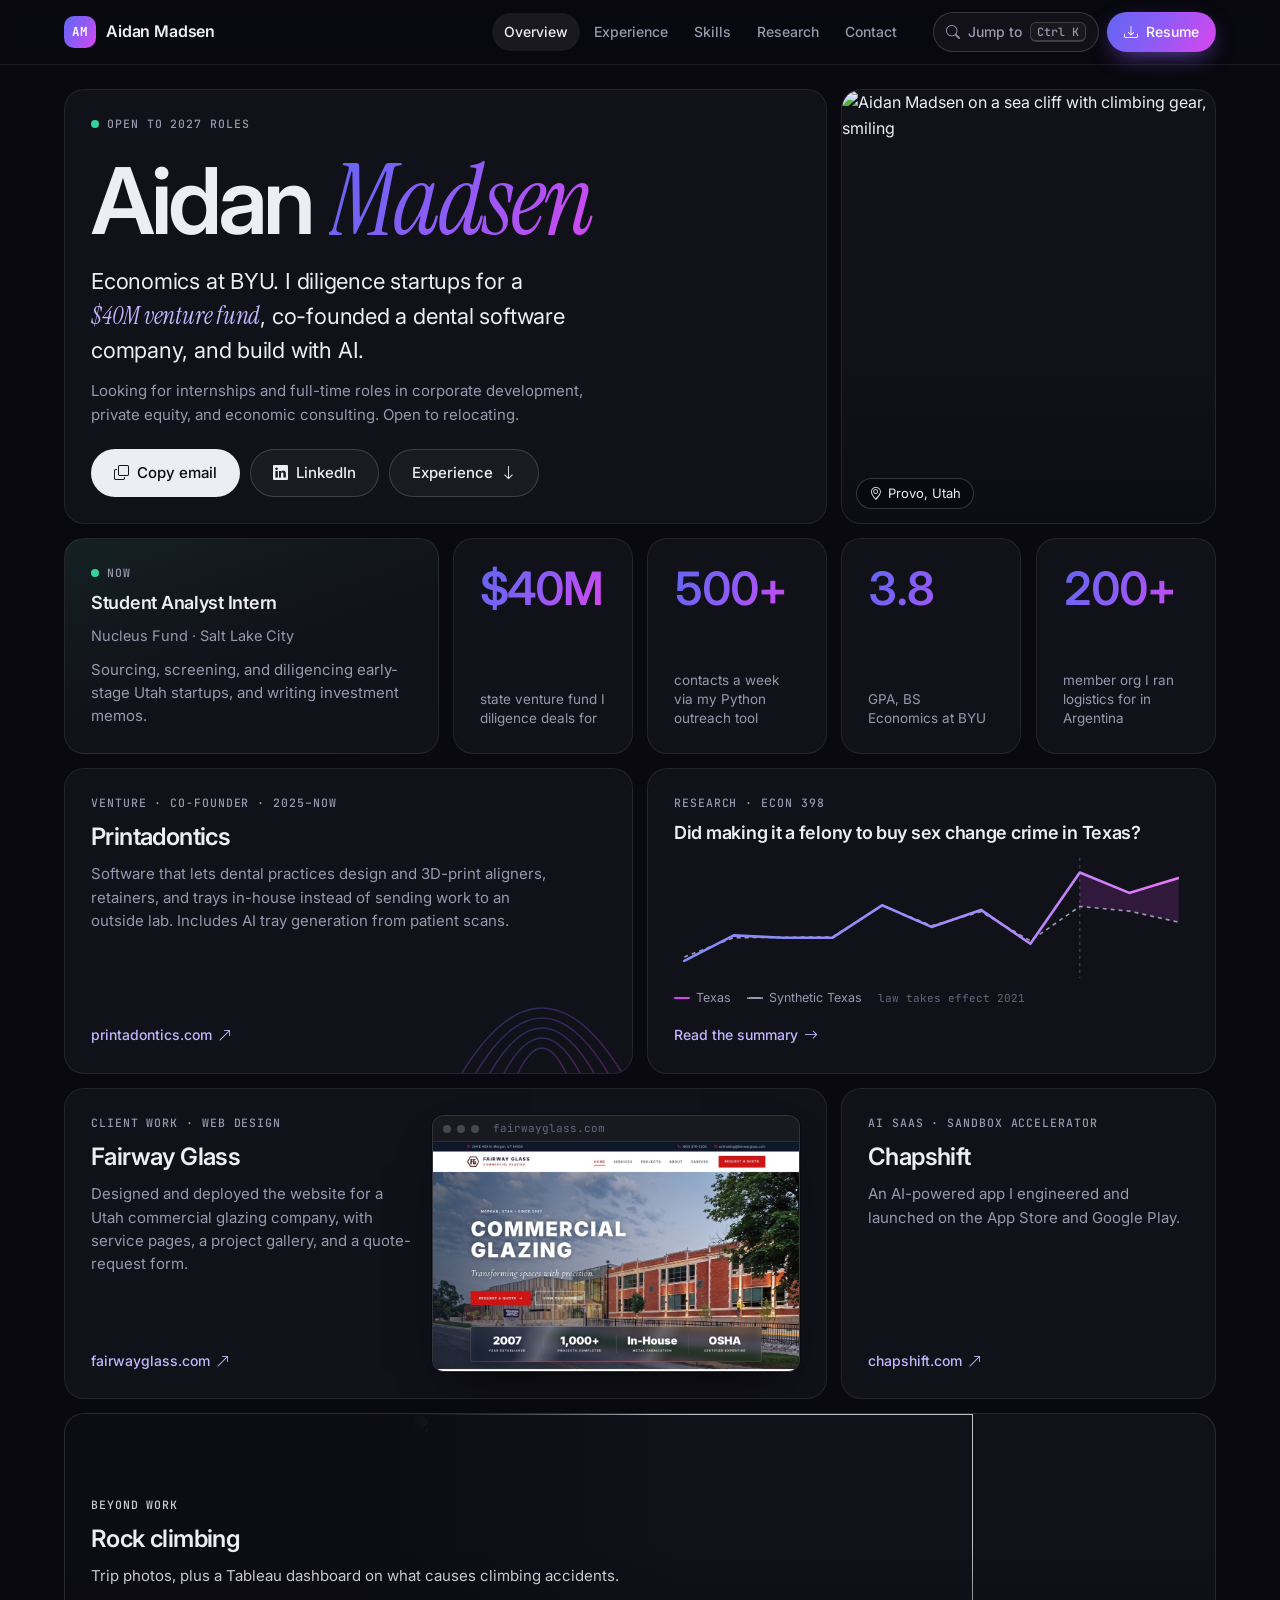
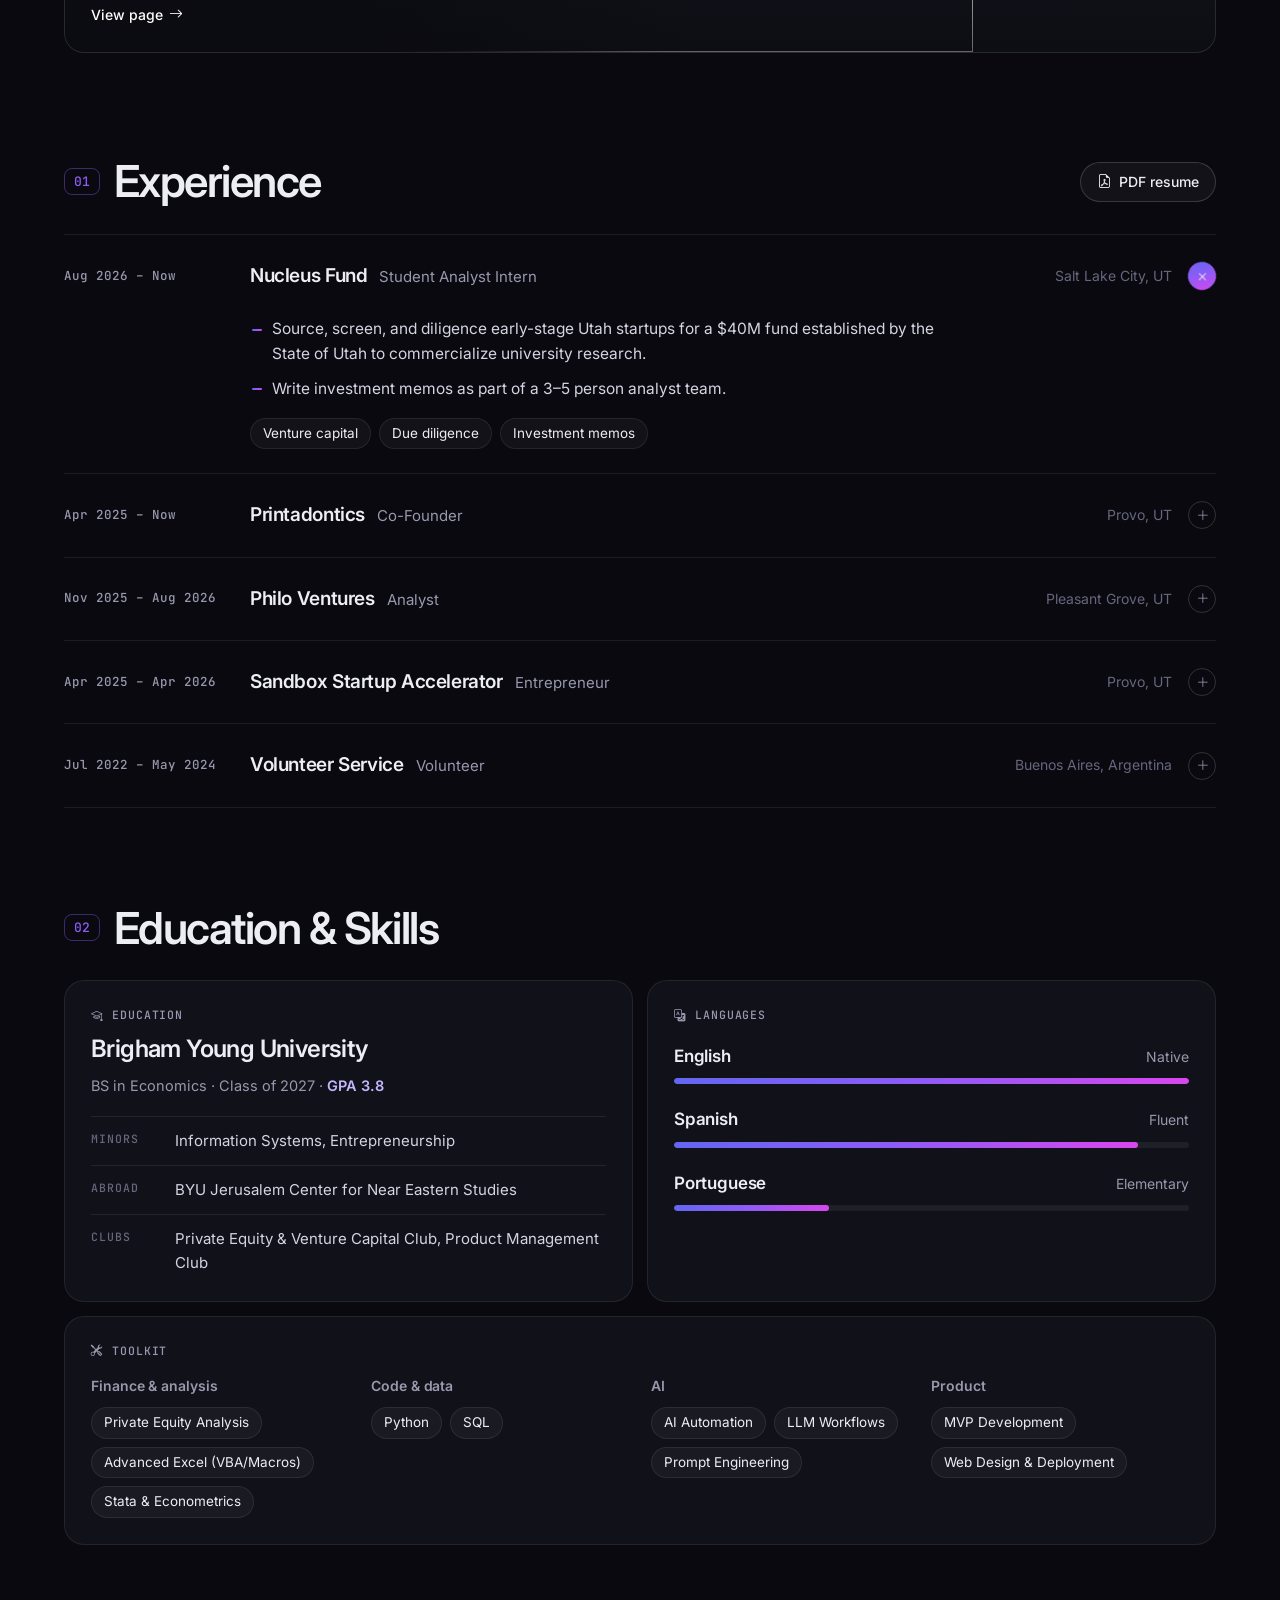
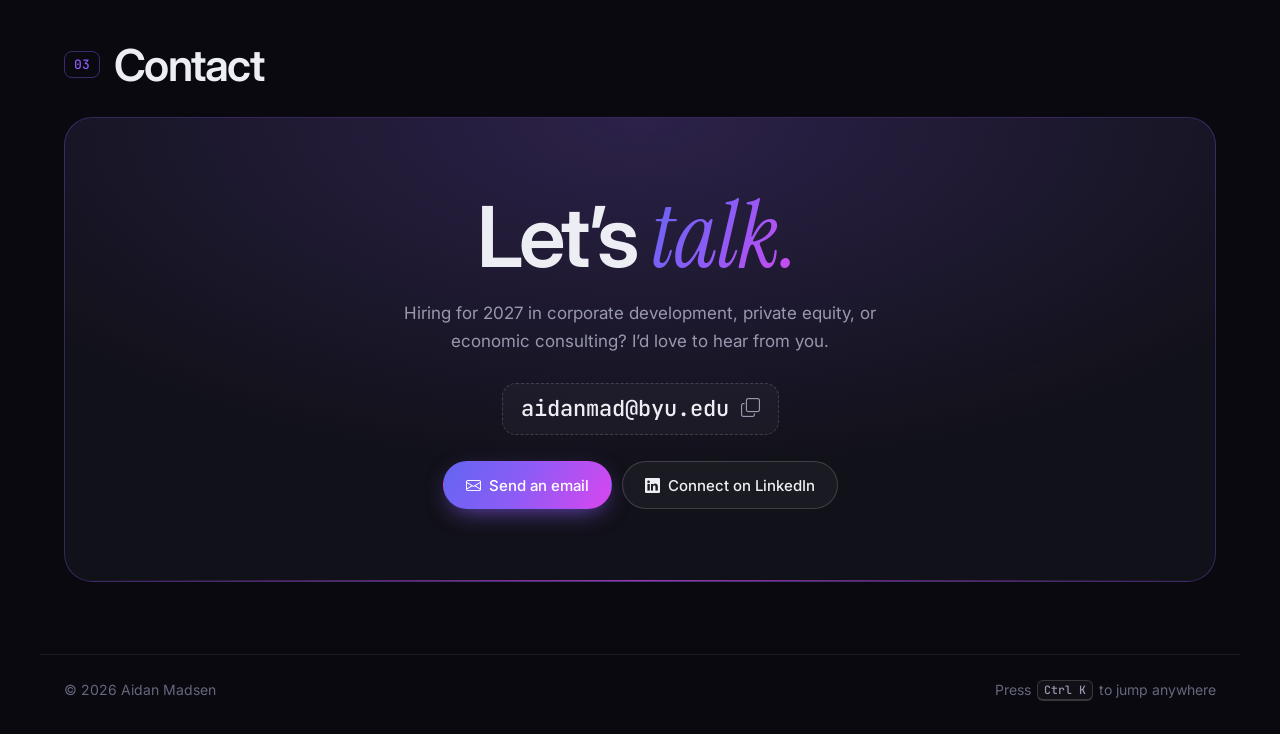
==== index.html @ 7c0c08a1 "Redesign site as a single-page bento layout - New dark bento-grid home page with overview tiles, ani" ====
<!DOCTYPE html>
<html lang="en">
<head>
    <meta charset="utf-8" />
    <meta name="viewport" content="width=device-width, initial-scale=1" />
    <title>Aidan Madsen</title>
    <meta name="description" content="Aidan Madsen: BYU economics student, student analyst at Nucleus Fund, and co-founder of Printadontics. Experience, projects, research, and contact." />
    <meta name="author" content="Aidan Madsen" />
    <meta property="og:title" content="Aidan Madsen" />
    <meta property="og:description" content="Economics at BYU. Student analyst at a $40M venture fund, co-founder of Printadontics, and builder with AI." />
    <meta property="og:image" content="assets/profile.jpg" />
    <meta name="theme-color" content="#09090f" />
    <link rel="icon" type="image/x-icon" href="assets/favicon.ico" />
    <link rel="preconnect" href="https://fonts.googleapis.com" />
    <link rel="preconnect" href="https://fonts.gstatic.com" crossorigin />
    <link href="https://fonts.googleapis.com/css2?family=Inter:wght@400;500;600;700&family=Instrument+Serif:ital@0;1&family=JetBrains+Mono:wght@400;500;600&display=swap" rel="stylesheet" />
    <link href="https://cdn.jsdelivr.net/npm/bootstrap-icons@1.11.3/font/bootstrap-icons.min.css" rel="stylesheet" />
    <link href="css/site.css" rel="stylesheet" />
    <script>document.documentElement.classList.add('js');</script>
</head>
<body data-page="home">
    <div class="backdrop" aria-hidden="true"></div>
    <a class="skip" href="#main">Skip to content</a>

    <!-- Navigation -->
    <header class="nav">
        <div class="wrap nav-inner">
            <a class="brand" href="#overview" aria-label="Aidan Madsen, back to top">
                <span class="brand-mark">AM</span>
                <span class="brand-name">Aidan Madsen</span>
            </a>
            <nav class="nav-links" aria-label="Sections">
                <a href="#overview" data-nav="overview">Overview</a>
                <a href="#experience" data-nav="experience">Experience</a>
                <a href="#skills" data-nav="skills">Skills</a>
                <a href="research.html">Research</a>
                <a href="#contact" data-nav="contact">Contact</a>
            </nav>
            <div class="nav-actions">
                <button class="btn cmdk-trigger" type="button" data-cmdk-open aria-label="Open quick actions">
                    <i class="bi bi-search" aria-hidden="true"></i>
                    <span class="hide-sm">Jump to</span>
                    <kbd class="kbd hide-sm" data-mod-key>⌘K</kbd>
                </button>
                <a class="btn btn-primary" href="assets/Aidan_Madsen_Resume.pdf" download>
                    <i class="bi bi-download" aria-hidden="true"></i><span>Resume</span>
                </a>
            </div>
        </div>
    </header>

    <main id="main">
        <!-- Overview bento -->
        <section id="overview" class="wrap hero" aria-label="Overview">
            <div class="bento">

                <div class="tile t-intro" style="--i:0">
                    <p class="label"><span class="dot live" aria-hidden="true"></span> Open to 2027 roles</p>
                    <div>
                        <h1 class="hero-title">Aidan <span class="serif grad-text">Madsen</span></h1>
                        <p class="hero-lede">Economics at BYU. I diligence startups for a <em>$40M venture fund</em>, co-founded a dental software company, and build with AI.</p>
                        <p class="hero-sub">Looking for internships and full-time roles in corporate development, private equity, and economic consulting. Open to relocating.</p>
                    </div>
                    <div class="hero-actions">
                        <button class="btn btn-lg btn-light" type="button" data-copy-email>
                            <i class="bi bi-copy" aria-hidden="true"></i> Copy email
                        </button>
                        <a class="btn btn-lg" href="https://www.linkedin.com/in/aidan-madsen-51747a329/" target="_blank" rel="noopener">
                            <i class="bi bi-linkedin" aria-hidden="true"></i> LinkedIn
                        </a>
                        <a class="btn btn-lg" href="#experience">
                            Experience <i class="bi bi-arrow-down" aria-hidden="true"></i>
                        </a>
                    </div>
                </div>

                <div class="tile t-photo" style="--i:1">
                    <img src="assets/profile.jpg" alt="Aidan Madsen on a sea cliff with climbing gear, smiling" width="800" height="1067" />
                    <span class="chip chip-glass"><i class="bi bi-geo-alt" aria-hidden="true"></i> Provo, Utah</span>
                </div>

                <article class="tile t-now" style="--i:2">
                    <p class="label"><span class="dot live" aria-hidden="true"></span> Now</p>
                    <h2 class="tile-title">Student Analyst Intern</h2>
                    <p class="tile-meta">Nucleus Fund &middot; Salt Lake City</p>
                    <p class="tile-text">Sourcing, screening, and diligencing early-stage Utah startups, and writing investment memos.</p>
                </article>

                <div class="tile stat" style="--i:3">
                    <div class="stat-num" data-count="40" data-prefix="$" data-suffix="M">$40M</div>
                    <p class="stat-cap">state venture fund I diligence deals for</p>
                </div>
                <div class="tile stat" style="--i:4">
                    <div class="stat-num" data-count="500" data-suffix="+">500+</div>
                    <p class="stat-cap">contacts a week via my Python outreach tool</p>
                </div>
                <div class="tile stat" style="--i:5">
                    <div class="stat-num" data-count="3.8">3.8</div>
                    <p class="stat-cap">GPA, BS Economics at BYU</p>
                </div>
                <div class="tile stat" style="--i:6">
                    <div class="stat-num" data-count="200" data-suffix="+">200+</div>
                    <p class="stat-cap">member org I ran logistics for in Argentina</p>
                </div>

                <a class="tile t-half is-link" href="https://www.printadontics.com/" target="_blank" rel="noopener" style="--i:7">
                    <svg class="layers" viewBox="0 0 200 200" aria-hidden="true">
                        <defs><linearGradient id="lg-layers" x1="0" y1="0" x2="1" y2="1"><stop offset="0" stop-color="#6366f1"/><stop offset="1" stop-color="#d946ef"/></linearGradient></defs>
                        <g fill="none" stroke="url(#lg-layers)" stroke-width="1.5">
                            <path d="M20 170 Q100 40 180 170"/><path d="M34 170 Q100 60 166 170"/><path d="M48 170 Q100 80 152 170"/>
                            <path d="M62 170 Q100 100 138 170"/><path d="M76 170 Q100 120 124 170"/><path d="M8 170 H192"/>
                        </g>
                    </svg>
                    <p class="label">Venture &middot; Co-founder &middot; 2025&ndash;now</p>
                    <h2 class="tile-title tile-title-lg">Printadontics</h2>
                    <p class="tile-text">Software that lets dental practices design and 3D-print aligners, retainers, and trays in-house instead of sending work to an outside lab. Includes AI tray generation from patient scans.</p>
                    <span class="tile-link">printadontics.com <i class="bi bi-arrow-up-right" aria-hidden="true"></i></span>
                </a>

                <a class="tile t-half is-link" href="research.html" style="--i:8">
                    <p class="label">Research &middot; ECON 398</p>
                    <h2 class="tile-title">Did making it a felony to buy sex change crime in Texas?</h2>
                    <div class="mini-chart" data-mini-chart role="img" aria-label="Line chart: Texas versus Synthetic Texas sex-related offense rates, 2013 to 2023"></div>
                    <div class="legend">
                        <span><i class="sw sw-tx"></i>Texas</span>
                        <span><i class="sw sw-syn"></i>Synthetic Texas</span>
                        <span class="legend-note">law takes effect 2021</span>
                    </div>
                    <span class="tile-link">Read the summary <i class="bi bi-arrow-right" aria-hidden="true"></i></span>
                </a>

                <a class="tile t-wide is-link" href="https://fairwayglass.com/" target="_blank" rel="noopener" style="--i:9">
                    <div class="split">
                        <div class="split-text">
                            <p class="label">Client work &middot; Web design</p>
                            <h2 class="tile-title tile-title-lg">Fairway Glass</h2>
                            <p class="tile-text">Designed and deployed the website for a Utah commercial glazing company, with service pages, a project gallery, and a quote-request form.</p>
                            <span class="tile-link">fairwayglass.com <i class="bi bi-arrow-up-right" aria-hidden="true"></i></span>
                        </div>
                        <div class="browser" aria-hidden="true">
                            <div class="browser-bar"><i></i><i></i><i></i><span>fairwayglass.com</span></div>
                            <img src="images/fairwayglass.jpg" alt="" loading="lazy" width="1000" height="625" />
                        </div>
                    </div>
                </a>

                <a class="tile t-narrow is-link" href="https://chapshift.com" target="_blank" rel="noopener" style="--i:10">
                    <p class="label">AI SaaS &middot; Sandbox Accelerator</p>
                    <h2 class="tile-title tile-title-lg">Chapshift</h2>
                    <p class="tile-text">An AI-powered app I engineered and launched on the App Store and Google Play.</p>
                    <span class="tile-link">chapshift.com <i class="bi bi-arrow-up-right" aria-hidden="true"></i></span>
                </a>

                <a class="tile t-full t-image t-banner is-link" href="scratch.html" style="--i:11">
                    <img src="images/IMG_5142.jpg" alt="" loading="lazy" width="1200" height="900" />
                    <span class="shade" aria-hidden="true"></span>
                    <p class="label label-light">Beyond work</p>
                    <h2 class="tile-title tile-title-lg">Rock climbing</h2>
                    <p class="tile-text">Trip photos, plus a Tableau dashboard on what causes climbing accidents.</p>
                    <span class="tile-link">View page <i class="bi bi-arrow-right" aria-hidden="true"></i></span>
                </a>
            </div>
        </section>

        <!-- Experience -->
        <section id="experience" class="wrap section" aria-labelledby="h-experience">
            <div class="section-head" data-reveal>
                <span class="section-num">01</span>
                <h2 id="h-experience" class="section-title">Experience</h2>
                <a class="btn" href="assets/Aidan_Madsen_Resume.pdf" download><i class="bi bi-file-earmark-pdf" aria-hidden="true"></i> PDF resume</a>
            </div>

            <div class="xp" data-reveal>
                <details class="xp-item" open>
                    <summary>
                        <span class="xp-date">Aug 2026 &ndash; Now</span>
                        <span class="xp-main"><strong>Nucleus Fund</strong><span>Student Analyst Intern</span></span>
                        <span class="xp-loc">Salt Lake City, UT</span>
                        <i class="bi bi-plus-lg xp-icon" aria-hidden="true"></i>
                    </summary>
                    <div class="xp-body">
                        <ul>
                            <li>Source, screen, and diligence early-stage Utah startups for a $40M fund established by the State of Utah to commercialize university research.</li>
                            <li>Write investment memos as part of a 3&ndash;5 person analyst team.</li>
                        </ul>
                        <div class="chips"><span class="chip">Venture capital</span><span class="chip">Due diligence</span><span class="chip">Investment memos</span></div>
                    </div>
                </details>

                <details class="xp-item">
                    <summary>
                        <span class="xp-date">Apr 2025 &ndash; Now</span>
                        <span class="xp-main"><strong>Printadontics</strong><span>Co-Founder</span></span>
                        <span class="xp-loc">Provo, UT</span>
                        <i class="bi bi-plus-lg xp-icon" aria-hidden="true"></i>
                    </summary>
                    <div class="xp-body">
                        <ul>
                            <li>Co-founded software that lets dentists and orthodontists design and 3D-print aligners, trays, retainers, and snore guards in-office instead of outsourcing to dental labs.</li>
                            <li>Product includes AI tray generation from patient scans, an attachment library, and print-ready export.</li>
                        </ul>
                        <div class="chips"><span class="chip">Startup</span><span class="chip">Healthcare software</span><span class="chip">AI</span></div>
                    </div>
                </details>

                <details class="xp-item">
                    <summary>
                        <span class="xp-date">Nov 2025 &ndash; Aug 2026</span>
                        <span class="xp-main"><strong>Philo Ventures</strong><span>Analyst</span></span>
                        <span class="xp-loc">Pleasant Grove, UT</span>
                        <i class="bi bi-plus-lg xp-icon" aria-hidden="true"></i>
                    </summary>
                    <div class="xp-body">
                        <ul>
                            <li>Led due diligence for the EcoClean acquisition as main author of the diligence packet, using Gemini and Claude workflows to test the investment thesis.</li>
                            <li>Co-authored and executed a 90-day post-acquisition go-to-market plan with the Head of GTM, the Acquisition Lead, and fellow analysts.</li>
                            <li>Evaluated business viability for private equity roll-up targets by analyzing EBITDA, revenue, and operational data.</li>
                            <li>Built a Python automation for lead generation, cold outreach, and CRM management that scaled outreach to 500+ contacts per week.</li>
                        </ul>
                        <div class="chips"><span class="chip">M&amp;A diligence</span><span class="chip">Private equity</span><span class="chip">Python</span><span class="chip">Go-to-market</span></div>
                    </div>
                </details>

                <details class="xp-item">
                    <summary>
                        <span class="xp-date">Apr 2025 &ndash; Apr 2026</span>
                        <span class="xp-main"><strong>Sandbox Startup Accelerator</strong><span>Entrepreneur</span></span>
                        <span class="xp-loc">Provo, UT</span>
                        <i class="bi bi-plus-lg xp-icon" aria-hidden="true"></i>
                    </summary>
                    <div class="xp-body">
                        <ul>
                            <li>Engineered and launched Chapshift, a revenue-generating AI-powered SaaS platform on the Apple App Store and Google Play.</li>
                            <li>Led syncs between technical development and marketing in a cross-functional team environment.</li>
                            <li>Iterated on AI features based on market research and user testing.</li>
                            <li>Executed targeted sales and market-entry strategies, securing early adopters through direct outreach and demos.</li>
                        </ul>
                        <div class="chips"><span class="chip">SaaS</span><span class="chip">Product</span><span class="chip">Sales</span></div>
                    </div>
                </details>

                <details class="xp-item">
                    <summary>
                        <span class="xp-date">Jul 2022 &ndash; May 2024</span>
                        <span class="xp-main"><strong>Volunteer Service</strong><span>Volunteer</span></span>
                        <span class="xp-loc">Buenos Aires, Argentina</span>
                        <i class="bi bi-plus-lg xp-icon" aria-hidden="true"></i>
                    </summary>
                    <div class="xp-body">
                        <ul>
                            <li>Managed logistics, trainings, housing, and stipends for a 200+ member organization.</li>
                            <li>Delivered hundreds of instructional lessons in Spanish to diverse groups.</li>
                        </ul>
                        <div class="chips"><span class="chip">Operations</span><span class="chip">Leadership</span><span class="chip">Spanish</span></div>
                    </div>
                </details>
            </div>
        </section>

        <!-- Education & skills -->
        <section id="skills" class="wrap section" aria-labelledby="h-skills">
            <div class="section-head" data-reveal>
                <span class="section-num">02</span>
                <h2 id="h-skills" class="section-title">Education &amp; Skills</h2>
            </div>

            <div class="bento bento-skills">
                <article class="tile t-half" data-reveal>
                    <p class="label"><i class="bi bi-mortarboard" aria-hidden="true"></i> Education</p>
                    <h3 class="tile-title tile-title-lg">Brigham Young University</h3>
                    <p class="tile-meta">BS in Economics &middot; Class of 2027 &middot; <span class="gpa">GPA 3.8</span></p>
                    <dl class="facts">
                        <div><dt>Minors</dt><dd>Information Systems, Entrepreneurship</dd></div>
                        <div><dt>Abroad</dt><dd>BYU Jerusalem Center for Near Eastern Studies</dd></div>
                        <div><dt>Clubs</dt><dd>Private Equity &amp; Venture Capital Club, Product Management Club</dd></div>
                    </dl>
                </article>

                <article class="tile t-half" data-reveal>
                    <p class="label"><i class="bi bi-translate" aria-hidden="true"></i> Languages</p>
                    <ul class="langs">
                        <li><div class="lang-row"><strong>English</strong><span>Native</span></div><div class="bar"><span style="--w:100%"></span></div></li>
                        <li><div class="lang-row"><strong>Spanish</strong><span>Fluent</span></div><div class="bar"><span style="--w:90%"></span></div></li>
                        <li><div class="lang-row"><strong>Portuguese</strong><span>Elementary</span></div><div class="bar"><span style="--w:30%"></span></div></li>
                    </ul>
                </article>

                <article class="tile t-full" data-reveal>
                    <p class="label"><i class="bi bi-tools" aria-hidden="true"></i> Toolkit</p>
                    <div class="skill-groups">
                        <div>
                            <h3 class="skill-h">Finance &amp; analysis</h3>
                            <div class="chips"><span class="chip">Private Equity Analysis</span><span class="chip">Advanced Excel (VBA/Macros)</span><span class="chip">Stata &amp; Econometrics</span></div>
                        </div>
                        <div>
                            <h3 class="skill-h">Code &amp; data</h3>
                            <div class="chips"><span class="chip">Python</span><span class="chip">SQL</span></div>
                        </div>
                        <div>
                            <h3 class="skill-h">AI</h3>
                            <div class="chips"><span class="chip">AI Automation</span><span class="chip">LLM Workflows</span><span class="chip">Prompt Engineering</span></div>
                        </div>
                        <div>
                            <h3 class="skill-h">Product</h3>
                            <div class="chips"><span class="chip">MVP Development</span><span class="chip">Web Design &amp; Deployment</span></div>
                        </div>
                    </div>
                </article>
            </div>
        </section>

        <!-- Contact -->
        <section id="contact" class="wrap section" aria-labelledby="h-contact">
            <div class="section-head" data-reveal>
                <span class="section-num">03</span>
                <h2 class="section-title">Contact</h2>
            </div>
            <div class="contact-card" data-reveal>
                <h2 id="h-contact" class="contact-title">Let&rsquo;s <span class="serif grad-text">talk.</span></h2>
                <p class="contact-text">Hiring for 2027 in corporate development, private equity, or economic consulting? I&rsquo;d love to hear from you.</p>
                <button class="email-copy" type="button" data-copy-email aria-label="Copy email address aidanmad@byu.edu">
                    <span>aidanmad@byu.edu</span><i class="bi bi-copy" aria-hidden="true"></i>
                </button>
                <div class="contact-actions">
                    <a class="btn btn-lg btn-primary" href="mailto:aidanmad@byu.edu"><i class="bi bi-envelope" aria-hidden="true"></i> Send an email</a>
                    <a class="btn btn-lg" href="https://www.linkedin.com/in/aidan-madsen-51747a329/" target="_blank" rel="noopener"><i class="bi bi-linkedin" aria-hidden="true"></i> Connect on LinkedIn</a>
                </div>
            </div>
        </section>
    </main>

    <footer class="wrap footer">
        <span>&copy; 2026 Aidan Madsen</span>
        <button class="footer-hint" type="button" data-cmdk-open>Press <kbd class="kbd" data-mod-key>⌘K</kbd> to jump anywhere</button>
    </footer>

    <!-- Quick actions (⌘K) -->
    <dialog class="cmdk" id="cmdk" aria-label="Quick actions">
        <div class="cmdk-search">
            <i class="bi bi-search" aria-hidden="true"></i>
            <input id="cmdk-input" type="text" placeholder="Jump to a section or action…" autocomplete="off" spellcheck="false" role="combobox" aria-expanded="true" aria-controls="cmdk-list" aria-autocomplete="list" />
            <kbd class="kbd">esc</kbd>
        </div>
        <ul id="cmdk-list" class="cmdk-list" role="listbox" aria-label="Results"></ul>
    </dialog>

    <div class="toast" role="status" aria-live="polite"></div>

    <script src="js/site.js"></script>
</body>
</html>
---- css/site.css ----
/* ==========================================================================
   Aidan Madsen: site styles (bento layout, dark theme)
   ========================================================================== */

:root {
    --bg: #09090f;
    --tile: #111119;
    --tile-hi: #171722;
    --line: rgba(255, 255, 255, 0.08);
    --line-hi: rgba(255, 255, 255, 0.16);
    --text: #ededf4;
    --muted: #9898ae;
    --faint: #66667e;
    --indigo: #6366f1;
    --violet: #8b5cf6;
    --fuchsia: #d946ef;
    --lilac: #c4b5fd;
    --mint: #34d399;
    --grad: linear-gradient(120deg, #6366f1 0%, #8b5cf6 45%, #d946ef 100%);
    --radius: 20px;
    --gap: 14px;
    --sans: "Inter", system-ui, -apple-system, "Segoe UI", Roboto, sans-serif;
    --serif: "Instrument Serif", Georgia, "Times New Roman", serif;
    --mono: "JetBrains Mono", ui-monospace, SFMono-Regular, Menlo, monospace;
    color-scheme: dark;
}

*, *::before, *::after { box-sizing: border-box; }

html {
    background: var(--bg);
    scroll-behavior: smooth;
    scroll-padding-top: 84px;
    -webkit-text-size-adjust: 100%;
}

body {
    margin: 0;
    background: var(--bg);
    color: var(--text);
    font-family: var(--sans);
    font-size: 16px;
    line-height: 1.6;
    -webkit-font-smoothing: antialiased;
    overflow-x: hidden;
}

img { max-width: 100%; height: auto; display: block; }
a { color: inherit; text-decoration: none; }
h1, h2, h3, p, ul, dl, dd { margin: 0; }
button { font: inherit; color: inherit; }
::selection { background: var(--violet); color: #fff; }
:focus-visible { outline: 2px solid var(--violet); outline-offset: 3px; border-radius: 8px; }

.skip {
    position: absolute; left: 16px; top: -48px; z-index: 100;
    background: var(--text); color: var(--bg); padding: 8px 14px; border-radius: 8px; font-weight: 600;
}
.skip:focus { top: 12px; }

.wrap { width: 100%; max-width: 1200px; margin: 0 auto; padding: 0 16px; }
@media (min-width: 640px) { .wrap { padding: 0 24px; } }

.serif { font-family: var(--serif); font-style: italic; font-weight: 400; letter-spacing: -0.01em; }
.grad-text {
    background: var(--grad);
    -webkit-background-clip: text;
    background-clip: text;
    color: transparent;
    padding-right: 0.06em; /* keeps italic glyph edges from clipping */
}
.hide-sm { display: none; }
@media (min-width: 640px) { .hide-sm { display: inline; } }

/* Ambient backdrop: faint grid + glow */
.backdrop { position: fixed; inset: 0; z-index: -1; pointer-events: none; overflow: hidden; }
.backdrop::before {
    content: ""; position: absolute; inset: 0;
    background-image:
        linear-gradient(rgba(255,255,255,0.045) 1px, transparent 1px),
        linear-gradient(90deg, rgba(255,255,255,0.045) 1px, transparent 1px);
    background-size: 56px 56px;
    -webkit-mask-image: radial-gradient(ellipse 70% 55% at 50% 0%, #000 20%, transparent 75%);
    mask-image: radial-gradient(ellipse 70% 55% at 50% 0%, #000 20%, transparent 75%);
}
.backdrop::after {
    content: ""; position: absolute; left: 50%; top: -320px; width: 1000px; height: 640px;
    transform: translateX(-50%);
    background: radial-gradient(closest-side, rgba(139, 92, 246, 0.28), rgba(217, 70, 239, 0.08) 60%, transparent);
    filter: blur(30px);
}

/* ---------- Buttons, chips, labels ---------- */
.btn {
    display: inline-flex; align-items: center; justify-content: center; gap: 8px;
    height: 40px; padding: 0 16px; border-radius: 999px;
    font: 500 14px/1 var(--sans); white-space: nowrap; cursor: pointer;
    color: var(--text); background: rgba(255, 255, 255, 0.04); border: 1px solid var(--line-hi);
    transition: transform .2s ease, background .2s ease, border-color .2s ease, box-shadow .2s ease;
}
.btn:hover { background: rgba(255, 255, 255, 0.09); border-color: rgba(255, 255, 255, 0.28); transform: translateY(-1px); }
.btn:active { transform: translateY(0); }
.btn-lg { height: 48px; padding: 0 22px; font-size: 15px; }
.btn-primary {
    color: #fff; background: var(--grad); border-color: transparent;
    box-shadow: 0 8px 24px -8px rgba(139, 92, 246, 0.8);
}
.btn-primary:hover { background: var(--grad); border-color: transparent; box-shadow: 0 12px 30px -8px rgba(217, 70, 239, 0.8); }
.btn-light { background: var(--text); color: #0b0b12; border-color: transparent; }
.btn-light:hover { background: #fff; border-color: transparent; }

.kbd {
    font: 500 11.5px/1 var(--mono); color: var(--muted);
    border: 1px solid var(--line-hi); border-bottom-width: 2px; border-radius: 6px; padding: 3px 6px;
    background: rgba(255, 255, 255, 0.03);
}

.label {
    display: flex; align-items: center; gap: 8px;
    font: 500 11.5px/1.4 var(--mono); letter-spacing: 0.08em; text-transform: uppercase; color: var(--muted);
}
.label-light { color: rgba(255, 255, 255, 0.8); }

.dot { width: 8px; height: 8px; border-radius: 50%; background: var(--mint); flex-shrink: 0; }
.dot.live { box-shadow: 0 0 0 0 rgba(52, 211, 153, 0.6); animation: pulse 2.2s infinite; }
@keyframes pulse {
    0% { box-shadow: 0 0 0 0 rgba(52, 211, 153, 0.55); }
    70% { box-shadow: 0 0 0 9px rgba(52, 211, 153, 0); }
    100% { box-shadow: 0 0 0 0 rgba(52, 211, 153, 0); }
}

.chips { display: flex; flex-wrap: wrap; gap: 8px; }
.chip {
    display: inline-flex; align-items: center; gap: 6px;
    padding: 6px 12px; border-radius: 999px; font-size: 13.5px; line-height: 1.3;
    color: var(--text); background: rgba(255, 255, 255, 0.04); border: 1px solid var(--line);
    transition: border-color .2s, background .2s;
}
.chip:hover { border-color: rgba(139, 92, 246, 0.55); background: rgba(139, 92, 246, 0.1); }
.chip-glass {
    position: absolute; left: 14px; bottom: 14px; z-index: 2;
    background: rgba(9, 9, 15, 0.55); border-color: rgba(255, 255, 255, 0.18);
    backdrop-filter: blur(10px); -webkit-backdrop-filter: blur(10px); font-size: 13px;
}

/* ---------- Navigation ---------- */
.nav {
    position: sticky; top: 0; z-index: 50;
    background: rgba(9, 9, 15, 0.72);
    backdrop-filter: blur(14px) saturate(150%);
    -webkit-backdrop-filter: blur(14px) saturate(150%);
    border-bottom: 1px solid var(--line);
}
.nav-inner { display: flex; align-items: center; gap: 12px; height: 64px; }
.brand { display: flex; align-items: center; gap: 10px; font-weight: 600; letter-spacing: -0.01em; min-width: 0; }
.brand-mark {
    width: 32px; height: 32px; border-radius: 10px; flex-shrink: 0;
    display: grid; place-items: center; background: var(--grad);
    font: 600 12.5px/1 var(--mono); color: #fff; letter-spacing: 0.02em;
}
.brand-name { white-space: nowrap; overflow: hidden; text-overflow: ellipsis; }
.nav-links { display: none; gap: 2px; margin-left: auto; }
.nav-links a {
    padding: 8px 12px; border-radius: 999px; font-size: 14px; font-weight: 500; color: var(--muted);
    transition: color .2s, background .2s;
}
.nav-links a:hover { color: var(--text); }
.nav-links a.active { color: var(--text); background: rgba(255, 255, 255, 0.07); }
.nav-actions { display: flex; gap: 8px; margin-left: auto; flex-shrink: 0; }
.cmdk-trigger { padding: 0 12px; color: var(--muted); }
.cmdk-trigger:hover { color: var(--text); }
@media (max-width: 639px) { .cmdk-trigger { width: 40px; padding: 0; } }
@media (min-width: 900px) { .nav-links { display: flex; } .nav-actions { margin-left: 12px; } }

/* ---------- Bento grid ---------- */
.hero { padding-top: 24px; padding-bottom: 8px; }
.bento { display: grid; grid-template-columns: repeat(2, minmax(0, 1fr)); gap: var(--gap); }

.tile {
    position: relative; isolation: isolate; overflow: hidden;
    grid-column: span 2;
    display: flex; flex-direction: column; gap: 10px;
    padding: 22px;
    background: var(--tile); border: 1px solid var(--line); border-radius: var(--radius);
    transition: border-color .3s ease, transform .3s ease, background .3s ease;
}
/* cursor spotlight */
.tile::before {
    content: ""; position: absolute; inset: 0; z-index: -1; pointer-events: none;
    background: radial-gradient(420px circle at var(--mx, 50%) var(--my, 0%), rgba(139, 92, 246, 0.16), transparent 45%);
    opacity: 0; transition: opacity .35s ease;
}
.tile:hover::before { opacity: 1; }
.tile.is-link:hover { border-color: rgba(139, 92, 246, 0.45); transform: translateY(-3px); }
.tile.stat { grid-column: span 1; }

.tile-title { font-size: 18px; font-weight: 600; line-height: 1.3; letter-spacing: -0.015em; }
.tile-title-lg { font-size: 24px; letter-spacing: -0.025em; }
.tile-meta { color: var(--muted); font-size: 14.5px; }
.tile-text { color: var(--muted); font-size: 15px; line-height: 1.55; max-width: 52ch; }
.tile-link {
    margin-top: auto; padding-top: 6px;
    display: inline-flex; align-items: center; gap: 6px;
    font-size: 14px; font-weight: 500; color: var(--lilac);
}
.tile-link i { transition: transform .25s ease; }
.tile.is-link:hover .tile-link i { transform: translate(3px, 0); }
.tile.is-link:hover .tile-link .bi-arrow-up-right { transform: translate(2px, -2px); }

/* intro */
.t-intro { gap: 22px; justify-content: space-between; padding: 26px; }
.hero-title {
    font-size: clamp(46px, 9vw, 92px); line-height: 0.95; font-weight: 600; letter-spacing: -0.045em;
    margin-bottom: 18px;
}
.hero-title .serif { font-size: 1.08em; letter-spacing: -0.02em; }
.hero-lede { font-size: clamp(18px, 2.1vw, 22px); line-height: 1.45; letter-spacing: -0.01em; max-width: 34ch; color: var(--text); }
.hero-lede em { font-family: var(--serif); font-style: italic; font-size: 1.15em; color: var(--lilac); }
.hero-sub { margin-top: 12px; color: var(--muted); font-size: 15px; max-width: 56ch; }
.hero-actions { display: flex; flex-wrap: wrap; gap: 10px; }
@media (max-width: 479px) { .hero-actions .btn { flex: 1 1 100%; } }

/* photo */
.t-photo { padding: 0; min-height: 380px; }
.t-photo img {
    position: absolute; inset: 0; width: 100%; height: 100%; object-fit: cover; object-position: 50% 30%;
    transition: transform .8s cubic-bezier(.2,.7,.2,1);
}
.t-photo::after {
    content: ""; position: absolute; inset: 0; z-index: 1; pointer-events: none;
    background: linear-gradient(to top, rgba(9, 9, 15, 0.55), transparent 40%);
}
.t-photo:hover img { transform: scale(1.04); }

/* now */
.t-now { background: linear-gradient(160deg, rgba(52, 211, 153, 0.08), transparent 55%), var(--tile); }

/* stats */
.stat { justify-content: space-between; gap: 14px; min-height: 140px; }
.stat-num {
    font-size: clamp(32px, 4.2vw, 46px); font-weight: 600; letter-spacing: -0.04em; line-height: 1;
    font-variant-numeric: tabular-nums;
    background: var(--grad); -webkit-background-clip: text; background-clip: text; color: transparent;
}
.stat-cap { color: var(--muted); font-size: 13.5px; line-height: 1.4; }

/* printadontics layers art */
.layers { display: none; position: absolute; right: -10px; bottom: -30px; width: 200px; opacity: 0.3; z-index: -1; transition: opacity .4s, transform .6s; }
@media (min-width: 900px) { .layers { display: block; } }
.tile.is-link:hover .layers { opacity: 0.6; transform: translateY(-4px); }

/* research mini chart */
.mini-chart { height: 120px; margin: 4px 0 0; }
.mini-chart svg { width: 100%; height: 100%; overflow: visible; }
.legend { display: flex; flex-wrap: wrap; gap: 6px 16px; font-size: 12.5px; color: var(--muted); align-items: center; }
.legend span { display: inline-flex; align-items: center; gap: 6px; }
.legend-note { font-family: var(--mono); font-size: 11px; color: var(--faint); }
.sw { display: inline-block; width: 16px; height: 0; border-top: 2.5px solid; border-radius: 2px; }
.sw-tx { border-color: var(--fuchsia); }
.sw-syn { border-top-style: dashed; border-color: var(--muted); }

/* image tile */
.t-image { min-height: 260px; justify-content: flex-end; border-color: rgba(255,255,255,0.1); }
.t-image img {
    position: absolute; inset: 0; width: 100%; height: 100%; object-fit: cover; z-index: -3;
    transition: transform .8s cubic-bezier(.2,.7,.2,1);
}
.t-image .shade { position: absolute; inset: 0; z-index: -2; background: linear-gradient(to top, rgba(9, 9, 15, 0.92) 10%, rgba(9, 9, 15, 0.35) 60%, rgba(9, 9, 15, 0.1)); }
.t-image .tile-text { color: rgba(255, 255, 255, 0.78); }
.t-image .tile-link { color: #fff; margin-top: 0; }
.t-image:hover img { transform: scale(1.05); }

/* website tile: text + browser mockup */
.split { display: grid; gap: 20px; height: 100%; }
.split-text { display: flex; flex-direction: column; gap: 10px; }
.browser {
    border-radius: 12px; overflow: hidden; background: #0d0d14;
    border: 1px solid var(--line-hi);
    box-shadow: 0 24px 50px -24px rgba(0, 0, 0, 0.9), 0 0 0 1px rgba(0, 0, 0, 0.3);
    transition: transform .5s cubic-bezier(.2,.7,.2,1), box-shadow .5s;
}
.browser-bar { display: flex; align-items: center; gap: 6px; height: 26px; padding: 0 10px; background: rgba(255, 255, 255, 0.05); border-bottom: 1px solid var(--line); }
.browser-bar i { width: 8px; height: 8px; border-radius: 50%; background: rgba(255, 255, 255, 0.2); }
.browser-bar span { margin-left: 8px; font: 400 11px/1 var(--mono); color: var(--faint); }
.browser img { width: 100%; aspect-ratio: 16 / 10; object-fit: cover; object-position: top; }
.tile.is-link:hover .browser { transform: translateY(-4px) rotate(-0.4deg); box-shadow: 0 30px 60px -24px rgba(139, 92, 246, 0.45), 0 0 0 1px rgba(0, 0, 0, 0.3); }

@media (min-width: 900px) {
    .bento { grid-template-columns: repeat(6, minmax(0, 1fr)); }
    .t-wide { grid-column: span 4; }
    .t-narrow { grid-column: span 2; }
    .split { grid-template-columns: 1fr 1.15fr; align-items: center; }
    .split-text { height: 100%; }
    .t-banner { min-height: 240px; }
    .t-banner img {
        object-position: 50% 38%; left: 30%; width: 70%;
        -webkit-mask-image: linear-gradient(90deg, transparent 0%, #000 30%);
        mask-image: linear-gradient(90deg, transparent 0%, #000 30%);
    }
    .t-banner .shade { background: linear-gradient(90deg, rgba(9, 9, 15, 0.6) 25%, rgba(9, 9, 15, 0) 55%), linear-gradient(to top, rgba(9, 9, 15, 0.5), transparent 45%); }
    .t-banner .tile-text { max-width: 60ch; }
    .t-intro { grid-column: span 4; grid-row: span 2; padding: 36px; }
    .t-photo { grid-column: span 2; grid-row: span 2; min-height: 0; }
    .t-now { grid-column: span 2; }
    .t-half { grid-column: span 3; }
    .t-full { grid-column: span 6; }
    .tile { padding: 26px; }
}

/* entrance animation for hero tiles */
.hero .tile { animation: rise .8s cubic-bezier(.2, .7, .2, 1) both; animation-delay: calc(var(--i, 0) * 55ms); }
@keyframes rise { from { opacity: 0; transform: translateY(18px) scale(0.985); } to { opacity: 1; transform: none; } }

/* ---------- Sections ---------- */
.section { padding-top: 96px; }
.section-head { display: flex; align-items: baseline; flex-wrap: wrap; gap: 14px; margin-bottom: 28px; }
.section-num { font: 500 13px/1 var(--mono); color: var(--violet); padding: 6px 9px; border: 1px solid rgba(139, 92, 246, 0.4); border-radius: 8px; align-self: center; }
.section-title { font-size: clamp(30px, 4.5vw, 44px); font-weight: 600; letter-spacing: -0.035em; line-height: 1.1; }
.section-head .btn { margin-left: auto; align-self: center; }

/* experience accordion */
.xp { border-top: 1px solid var(--line); }
.xp-item { border-bottom: 1px solid var(--line); }
.xp-item summary {
    list-style: none; cursor: pointer;
    display: grid; grid-template-columns: 1fr 28px; grid-template-areas: "date icon" "main icon" "loc icon";
    gap: 2px 16px; align-items: center;
    padding: 20px 8px; border-radius: 14px; margin: 4px -8px;
    transition: background .2s ease;
}
.xp-item summary::-webkit-details-marker { display: none; }
.xp-item summary:hover { background: rgba(255, 255, 255, 0.03); }
.xp-date { grid-area: date; font: 500 12.5px/1.5 var(--mono); color: var(--muted); }
.xp-main { grid-area: main; display: flex; flex-wrap: wrap; align-items: baseline; gap: 2px 12px; }
.xp-main strong { font-size: 19px; font-weight: 600; letter-spacing: -0.02em; transition: color .2s; }
.xp-main span { color: var(--muted); font-size: 15px; }
.xp-loc { grid-area: loc; color: var(--faint); font-size: 14px; }
.xp-icon {
    grid-area: icon; justify-self: end;
    width: 28px; height: 28px; border-radius: 50%; display: grid; place-items: center;
    border: 1px solid var(--line-hi); color: var(--muted); font-size: 13px;
    transition: transform .3s ease, background .3s, color .3s, border-color .3s;
}
.xp-item summary:hover .xp-main strong { color: #fff; }
.xp-item summary:hover .xp-icon { border-color: rgba(139, 92, 246, 0.6); color: var(--text); }
.xp-item[open] .xp-icon { transform: rotate(45deg); background: var(--grad); border-color: transparent; color: #fff; }
.xp-body { padding: 0 0 24px; animation: drop .35s ease both; }
@keyframes drop { from { opacity: 0; transform: translateY(-6px); } to { opacity: 1; transform: none; } }
.xp-body ul { list-style: none; padding: 0; display: grid; gap: 10px; max-width: 70ch; margin-bottom: 16px; }
.xp-body li { position: relative; padding-left: 22px; color: #d4d4e2; font-size: 15.5px; line-height: 1.6; }
.xp-body li::before {
    content: ""; position: absolute; left: 2px; top: 0.75em; width: 10px; height: 2px; border-radius: 2px; background: var(--grad);
}
@media (min-width: 760px) {
    .xp-item summary { grid-template-columns: 170px 1fr auto 28px; grid-template-areas: "date main loc icon"; padding: 22px 12px; margin: 4px -12px; }
    .xp-body { padding-left: 186px; }
}

/* skills */
.facts { display: grid; gap: 12px; margin-top: 8px; }
.facts div { display: grid; grid-template-columns: 72px 1fr; gap: 12px; padding-top: 12px; border-top: 1px solid var(--line); }
.facts dt { font: 500 11.5px/1.7 var(--mono); text-transform: uppercase; letter-spacing: 0.08em; color: var(--faint); }
.facts dd { font-size: 15px; color: #d4d4e2; }
.gpa { color: var(--lilac); font-weight: 600; }

.langs { list-style: none; padding: 0; display: grid; gap: 22px; margin-top: 10px; }
.lang-row { display: flex; justify-content: space-between; align-items: baseline; margin-bottom: 8px; }
.lang-row strong { font-size: 17px; font-weight: 600; letter-spacing: -0.01em; }
.lang-row span { color: var(--muted); font-size: 14px; }
.bar { height: 6px; border-radius: 999px; background: rgba(255, 255, 255, 0.06); overflow: hidden; }
.bar span { display: block; height: 100%; width: var(--w); border-radius: inherit; background: var(--grad); transform-origin: left; transition: transform 1.1s cubic-bezier(.2,.7,.2,1) .15s; }
html.js [data-reveal]:not(.in) .bar span { transform: scaleX(0); }

.skill-groups { display: grid; gap: 22px; margin-top: 6px; }
.skill-h { font-size: 14px; font-weight: 600; color: var(--muted); margin-bottom: 10px; letter-spacing: -0.005em; }
@media (min-width: 760px) { .skill-groups { grid-template-columns: repeat(4, minmax(0, 1fr)); } }

/* contact */
.contact-card {
    position: relative; overflow: hidden; isolation: isolate;
    padding: 48px 22px; border-radius: 28px; text-align: center;
    background: radial-gradient(120% 140% at 50% 0%, rgba(139, 92, 246, 0.22), transparent 55%), var(--tile);
    border: 1px solid rgba(139, 92, 246, 0.3);
}
.contact-card::after {
    content: ""; position: absolute; inset: auto 0 0 0; height: 1px; z-index: -1;
    background: linear-gradient(90deg, transparent, rgba(217, 70, 239, 0.7), transparent);
}
.contact-title { font-size: clamp(44px, 8vw, 84px); line-height: 1; letter-spacing: -0.045em; font-weight: 600; }
.contact-title .serif { font-size: 1.1em; }
.contact-text { color: var(--muted); font-size: 17px; max-width: 46ch; margin: 18px auto 28px; }
.email-copy {
    display: inline-flex; align-items: center; gap: 12px; cursor: pointer;
    padding: 12px 18px; border-radius: 14px; border: 1px dashed var(--line-hi); background: rgba(255, 255, 255, 0.03);
    font: 500 clamp(16px, 2.6vw, 22px)/1.2 var(--mono); color: var(--text);
    transition: border-color .2s, background .2s;
}
.email-copy i { color: var(--muted); font-size: 0.85em; transition: color .2s; }
.email-copy:hover { border-color: rgba(139, 92, 246, 0.7); background: rgba(139, 92, 246, 0.08); }
.email-copy:hover i { color: var(--text); }
.contact-actions { display: flex; flex-wrap: wrap; justify-content: center; gap: 10px; margin-top: 26px; }
@media (min-width: 760px) { .contact-card { padding: 72px 40px; } }

/* footer */
.footer {
    display: flex; flex-wrap: wrap; justify-content: space-between; align-items: center; gap: 12px;
    margin-top: 72px; padding-top: 24px; padding-bottom: 32px; border-top: 1px solid var(--line);
    color: var(--faint); font-size: 14px;
}
.footer-hint { background: none; border: 0; padding: 0; cursor: pointer; color: var(--faint); display: inline-flex; align-items: center; gap: 6px; font-size: 14px; }
.footer-hint:hover { color: var(--muted); }

/* scroll reveal */
html.js [data-reveal] { opacity: 0; transform: translateY(22px); transition: opacity .7s ease, transform .7s cubic-bezier(.2,.7,.2,1); }
html.js [data-reveal].in { opacity: 1; transform: none; }

/* ---------- Quick actions (⌘K) ---------- */
.cmdk {
    width: min(560px, calc(100vw - 32px)); max-height: min(520px, 80vh);
    margin: 12vh auto auto; padding: 0;
    color: var(--text); background: rgba(17, 17, 25, 0.96);
    border: 1px solid var(--line-hi); border-radius: 18px;
    box-shadow: 0 30px 80px -20px rgba(0, 0, 0, 0.8), 0 0 0 1px rgba(139, 92, 246, 0.15);
    overflow: hidden;
}
.cmdk[open] { display: flex; flex-direction: column; animation: pop .18s ease-out; }
.cmdk::backdrop { background: rgba(5, 5, 10, 0.6); backdrop-filter: blur(4px); -webkit-backdrop-filter: blur(4px); }
@keyframes pop { from { opacity: 0; transform: translateY(-8px) scale(0.98); } to { opacity: 1; transform: none; } }
.cmdk-search { display: flex; align-items: center; gap: 12px; padding: 14px 16px; border-bottom: 1px solid var(--line); color: var(--muted); }
.cmdk-search input { flex: 1; min-width: 0; background: none; border: 0; outline: none; color: var(--text); font: 400 16px/1.4 var(--sans); }
.cmdk-search input::placeholder { color: var(--faint); }
.cmdk-list { list-style: none; margin: 0; padding: 8px; overflow-y: auto; }
.cmdk-group { padding: 10px 10px 6px; font: 500 11px/1 var(--mono); letter-spacing: 0.08em; text-transform: uppercase; color: var(--faint); }
.cmdk-item {
    display: flex; align-items: center; gap: 12px; padding: 10px 12px; border-radius: 10px; cursor: pointer;
    font-size: 15px; color: #d4d4e2;
}
.cmdk-item i { width: 18px; text-align: center; color: var(--muted); }
.cmdk-item .hint { margin-left: auto; font: 400 12px/1 var(--mono); color: var(--faint); }
.cmdk-item[aria-selected="true"] { background: rgba(139, 92, 246, 0.16); color: #fff; }
.cmdk-item[aria-selected="true"] i { color: var(--lilac); }
.cmdk-empty { padding: 24px 12px; text-align: center; color: var(--faint); font-size: 14px; }

/* toast */
.toast {
    position: fixed; left: 50%; bottom: 24px; z-index: 200;
    transform: translate(-50%, 20px); opacity: 0; pointer-events: none;
    display: inline-flex; align-items: center; gap: 10px;
    padding: 12px 18px; border-radius: 999px; font-size: 14.5px; font-weight: 500;
    background: var(--text); color: #0b0b12; box-shadow: 0 16px 40px -10px rgba(0, 0, 0, 0.7);
    transition: opacity .25s ease, transform .25s ease;
}
.toast.show { opacity: 1; transform: translate(-50%, 0); }
.toast .bi { color: #059669; }

/* ==========================================================================
   Research page
   ========================================================================== */
.article { max-width: 820px; padding-top: 48px; }
.back-link { display: inline-flex; align-items: center; gap: 8px; color: var(--muted); font-size: 14px; margin-bottom: 28px; transition: color .2s; }
.back-link:hover { color: var(--text); }
.article-title { font-size: clamp(32px, 5.4vw, 54px); line-height: 1.08; letter-spacing: -0.035em; font-weight: 600; margin: 16px 0 18px; }
.article-title .serif { font-size: 1.06em; }
.byline { color: var(--muted); font-size: 15px; }

.stat-strip { display: grid; grid-template-columns: repeat(2, minmax(0, 1fr)); gap: var(--gap); margin: 32px 0; }
.stat-strip .tile { grid-column: span 1; min-height: 0; padding: 18px; gap: 6px; }
.stat-strip .stat-num { font-size: clamp(24px, 3.4vw, 32px); }
@media (min-width: 760px) { .stat-strip { grid-template-columns: repeat(4, minmax(0, 1fr)); } }

.chart-card { padding: 22px; gap: 14px; }
.chart-head { display: flex; flex-wrap: wrap; justify-content: space-between; gap: 10px 20px; align-items: flex-end; }
.chart-wrap { position: relative; width: 100%; outline: none; border-radius: 12px; }
.chart-wrap:focus-visible { outline: 2px solid var(--violet); outline-offset: 6px; }
.chart-wrap svg { display: block; width: 100%; overflow: visible; touch-action: pan-y; }
.chart-wrap .axis text { fill: var(--faint); font: 400 11.5px var(--mono); }
.chart-wrap .grid line { stroke: rgba(255, 255, 255, 0.06); }
.chart-tip {
    position: absolute; top: 0; z-index: 3; pointer-events: none; min-width: 170px;
    padding: 10px 12px; border-radius: 12px; font-size: 13px; line-height: 1.5;
    background: rgba(9, 9, 15, 0.94); border: 1px solid var(--line-hi);
    box-shadow: 0 12px 30px -10px rgba(0, 0, 0, 0.8);
    opacity: 0; transition: opacity .15s;
}
.chart-tip.show { opacity: 1; }
.chart-tip .tip-year { font: 600 12px/1 var(--mono); color: var(--text); margin-bottom: 8px; display: flex; justify-content: space-between; gap: 12px; }
.chart-tip .tip-year span { color: var(--faint); font-weight: 400; }
.chart-tip .tip-row { display: flex; justify-content: space-between; gap: 14px; color: var(--muted); }
.chart-tip .tip-row b { color: var(--text); font-weight: 600; font-variant-numeric: tabular-nums; }
.chart-tip .tip-gap { margin-top: 6px; padding-top: 6px; border-top: 1px solid var(--line); }
.chart-tip .tip-gap b { color: var(--lilac); }
.chart-note { font-size: 13px; color: var(--faint); }
.chart-hint { font: 400 11.5px var(--mono); color: var(--faint); }

.data-table summary { cursor: pointer; color: var(--muted); font-size: 14px; }
.data-table summary:hover { color: var(--text); }
.data-table table { width: 100%; border-collapse: collapse; margin-top: 12px; font: 400 13px var(--mono); font-variant-numeric: tabular-nums; }
.data-table th, .data-table td { text-align: right; padding: 6px 8px; border-bottom: 1px solid var(--line); }
.data-table th:first-child, .data-table td:first-child { text-align: left; }
.data-table th { color: var(--faint); font-weight: 500; }

.prose { margin-top: 56px; display: grid; gap: 44px; }
.prose-block { display: grid; gap: 12px; }
.prose-block h2 { font-size: 24px; font-weight: 600; letter-spacing: -0.025em; display: flex; align-items: center; gap: 12px; }
.prose-block h2 .section-num { font-size: 12px; padding: 5px 8px; }
.prose-block p { color: #cfcfdd; font-size: 17px; line-height: 1.75; max-width: 68ch; }
.prose-block p.label { font-size: 11.5px; line-height: 1.4; color: var(--muted); }
.prose-block.finding {
    padding: 26px; border-radius: var(--radius);
    background: linear-gradient(160deg, rgba(139, 92, 246, 0.14), transparent 60%), var(--tile);
    border: 1px solid rgba(139, 92, 246, 0.35);
}

.weights { list-style: none; padding: 0; display: grid; gap: 10px; margin-top: 8px; max-width: 560px; }
.weights li { display: grid; grid-template-columns: 112px 1fr 52px; align-items: center; gap: 12px; font-size: 14px; }
.weights .w-name { color: #d4d4e2; }
.weights .w-val { font: 500 13px var(--mono); color: var(--muted); text-align: right; font-variant-numeric: tabular-nums; }
.weights .bar { height: 8px; }

/* ---------- Reduced motion ---------- */
@media (prefers-reduced-motion: reduce) {
    html { scroll-behavior: auto; }
    *, *::before, *::after { animation-duration: 0.01ms !important; animation-delay: 0s !important; animation-iteration-count: 1 !important; transition-duration: 0.01ms !important; transition-delay: 0s !important; }
    html.js [data-reveal] { opacity: 1; transform: none; }
    html.js [data-reveal]:not(.in) .bar span { transform: none; }
}
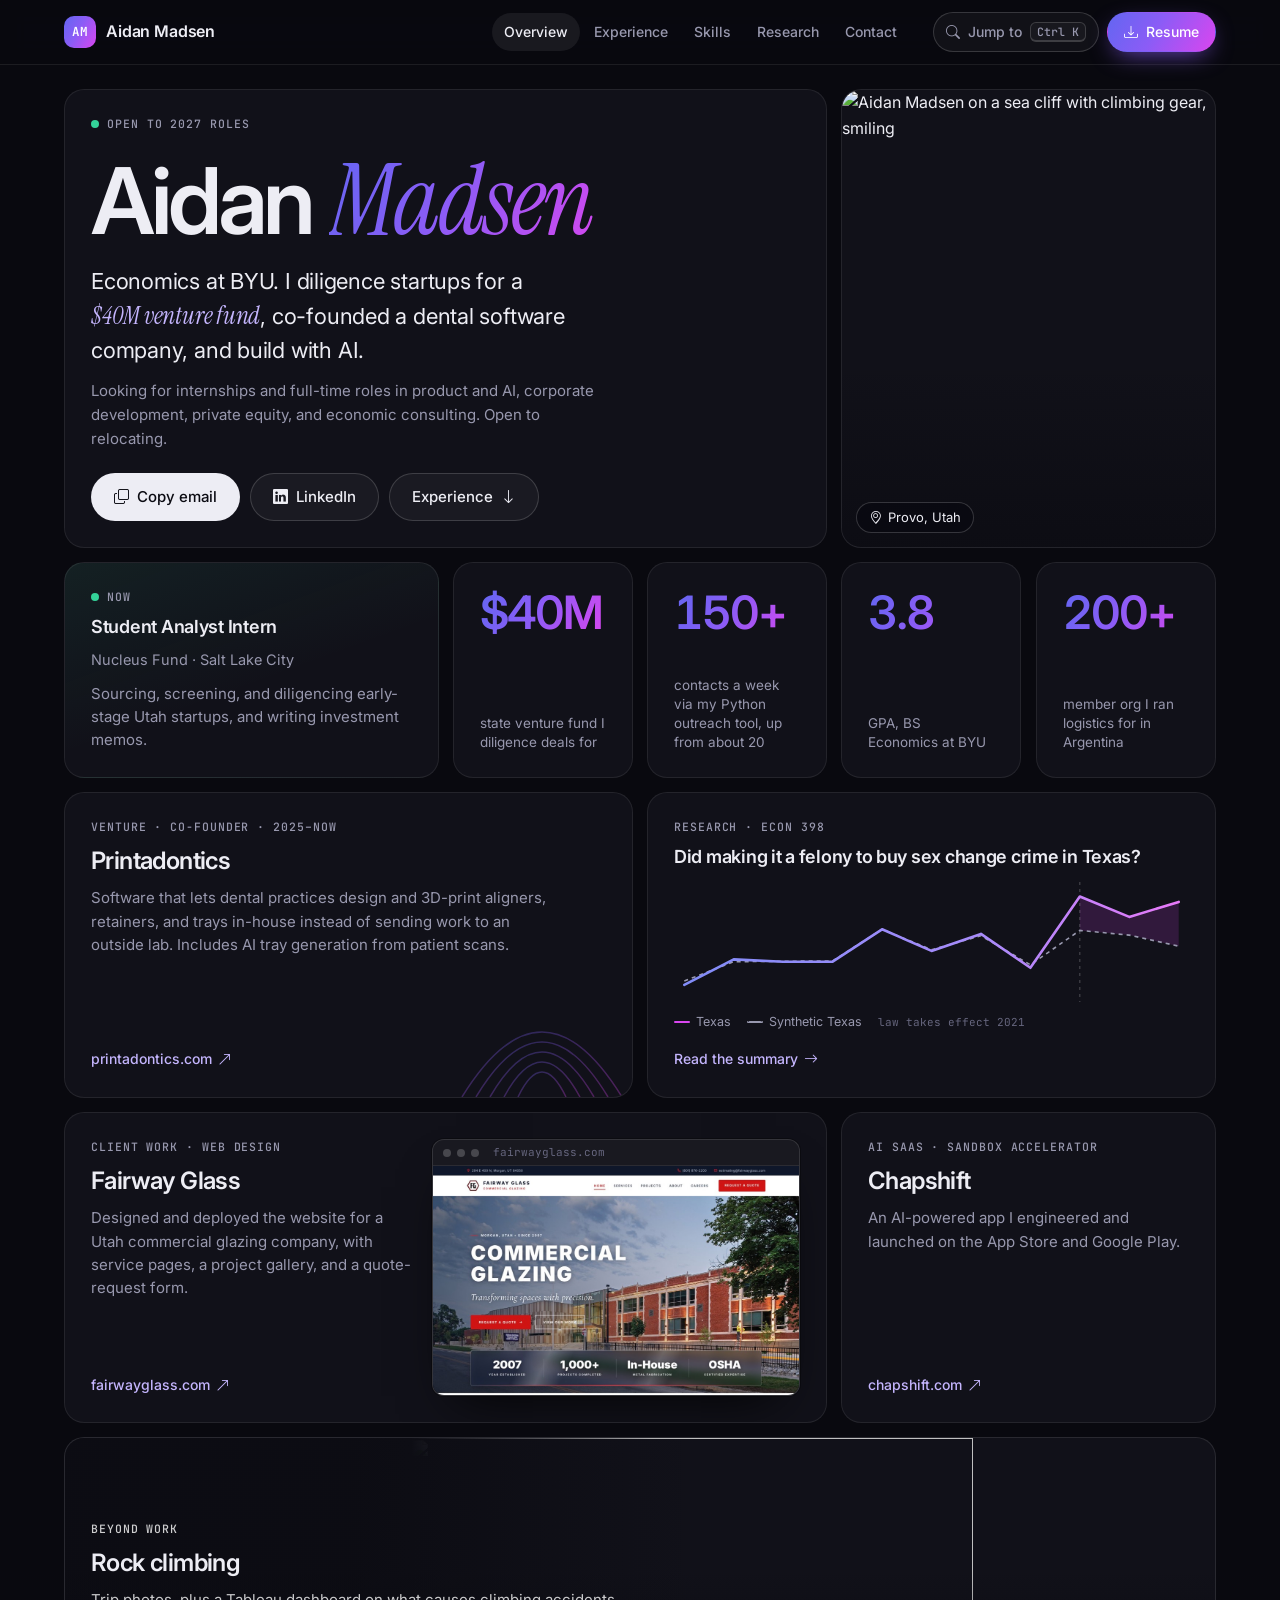
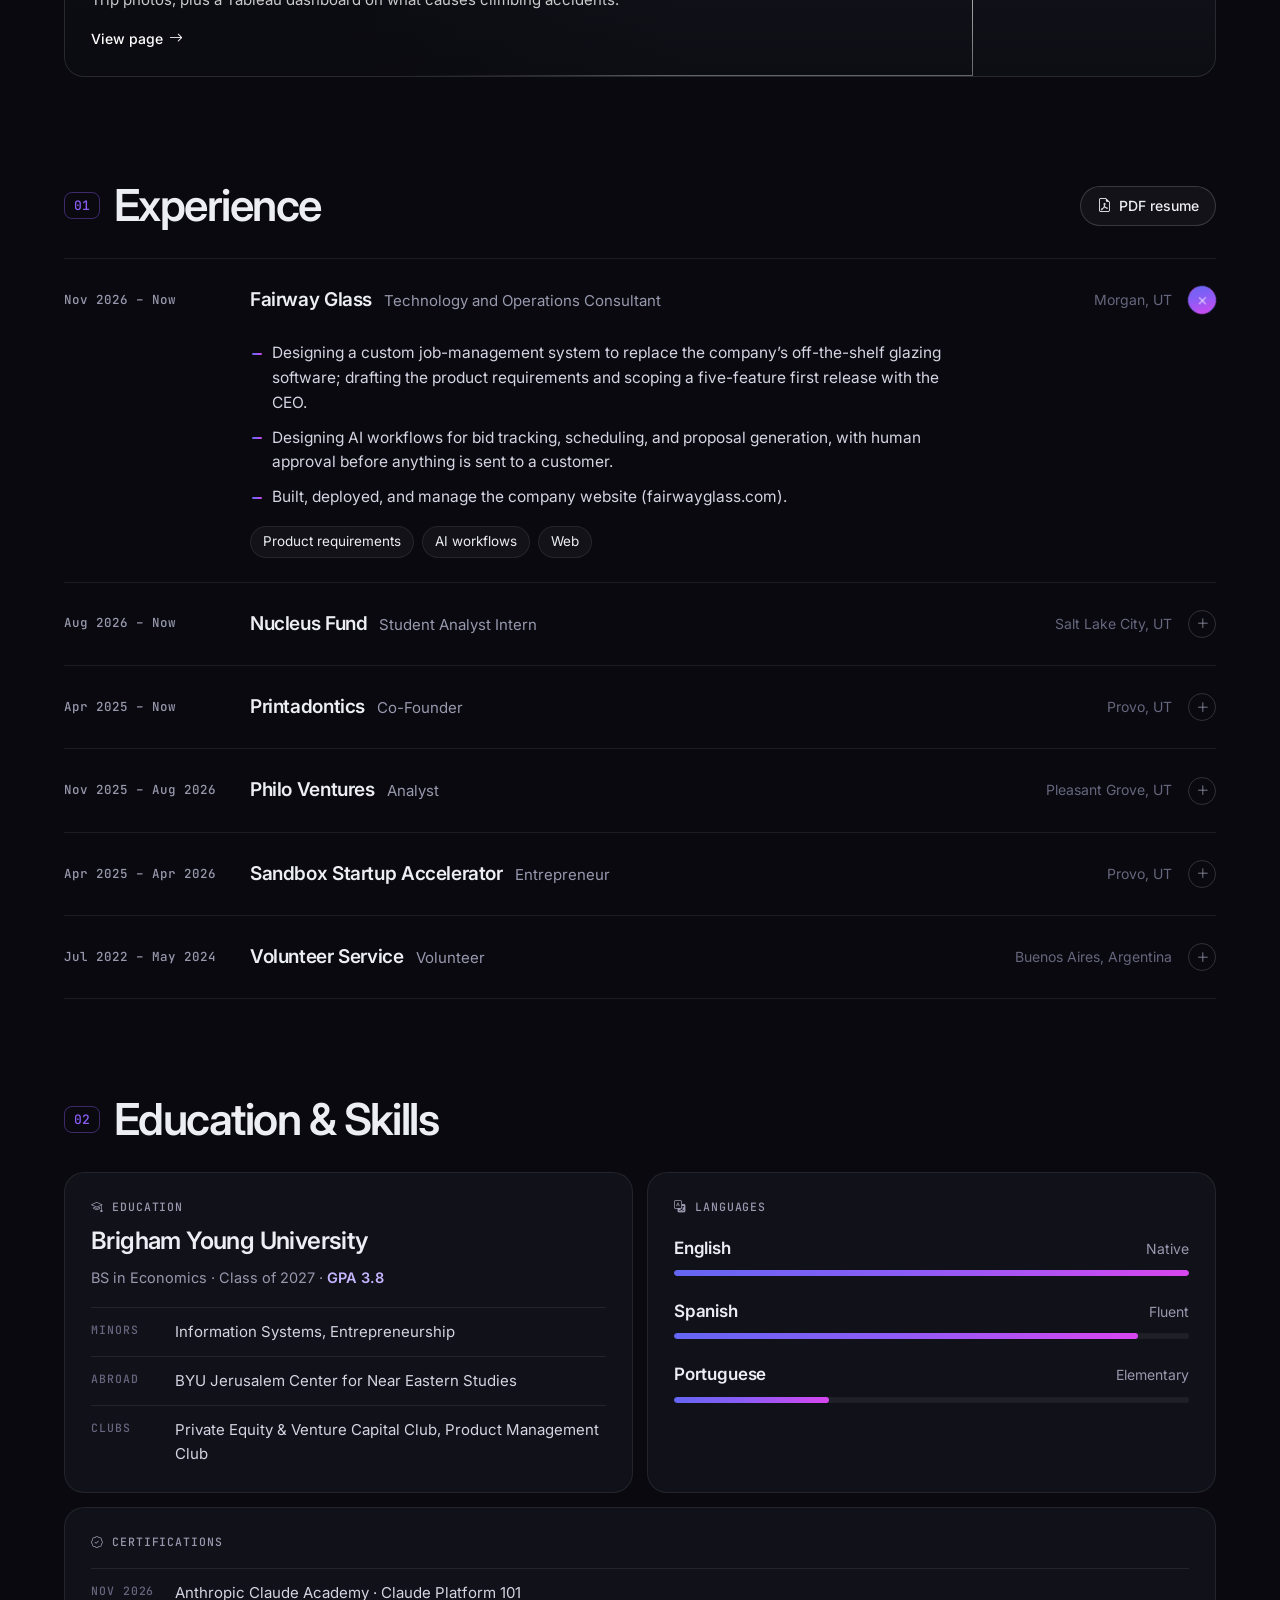
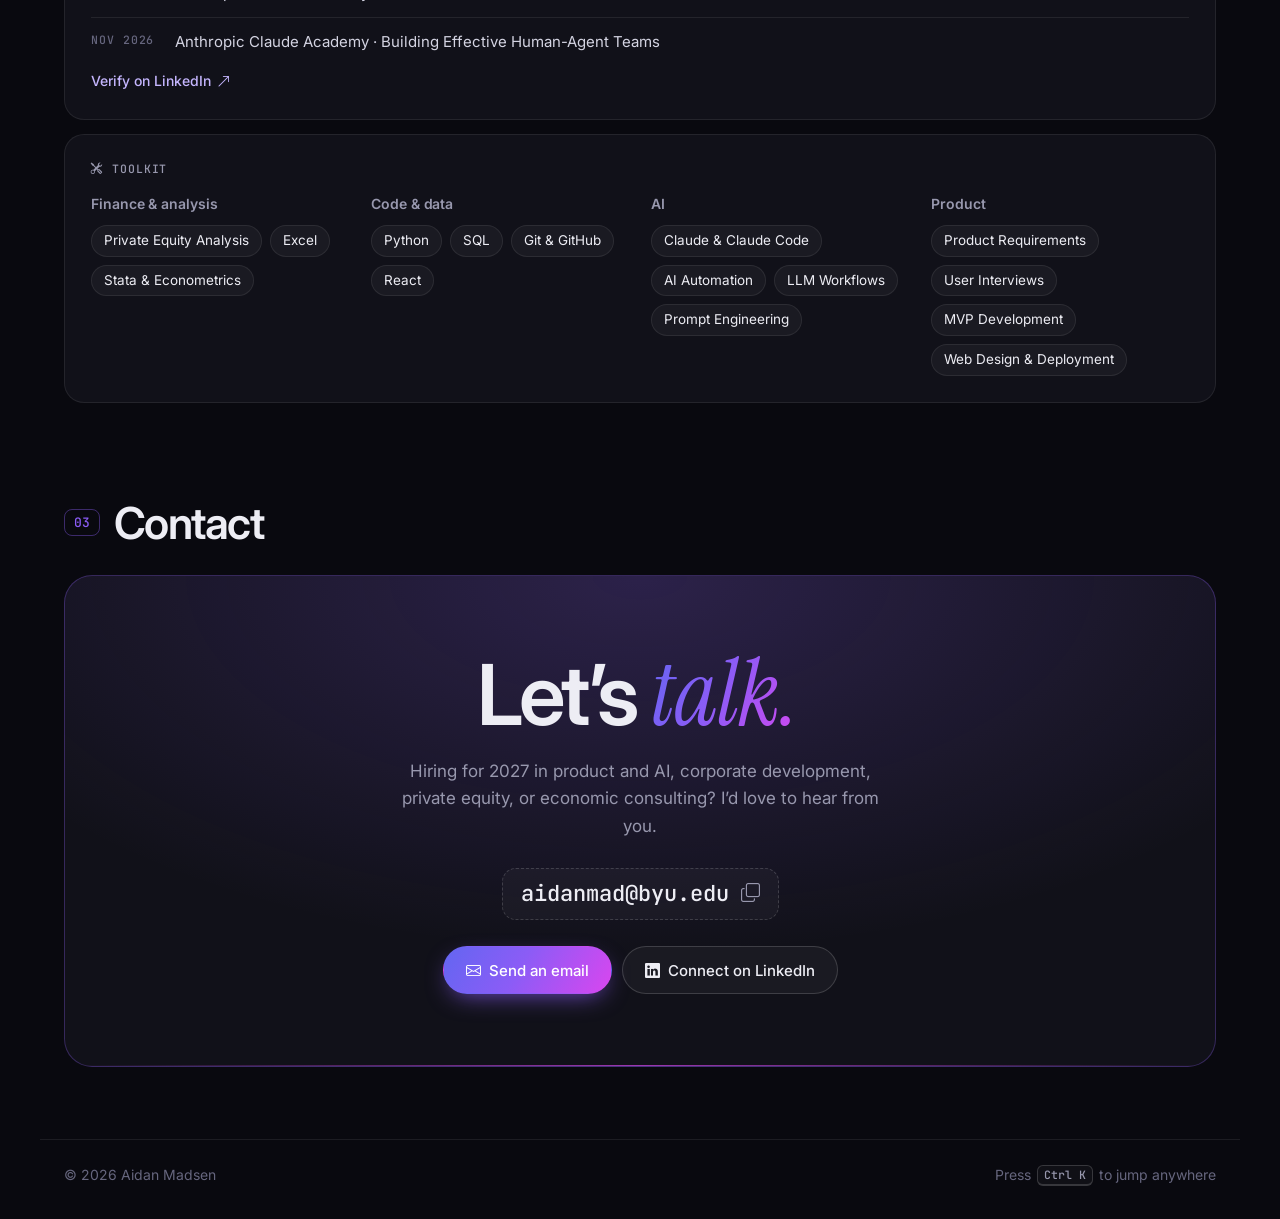
==== commit bee7be29: "Add certifications and Fairway Glass role; correct outreach, Chapshift, and Excel claims; update res" ====
--- a/index.html
+++ b/index.html
@@ -4,7 +4,7 @@
     <meta charset="utf-8" />
     <meta name="viewport" content="width=device-width, initial-scale=1" />
     <title>Aidan Madsen</title>
-    <meta name="description" content="Aidan Madsen: BYU economics student, student analyst at Nucleus Fund, and co-founder of Printadontics. Experience, projects, research, and contact." />
+    <meta name="description" content="Aidan Madsen: BYU economics student, student analyst at Nucleus Fund, co-founder of Printadontics, and technology consultant at Fairway Glass. Experience, projects, research, and contact." />
     <meta name="author" content="Aidan Madsen" />
     <meta property="og:title" content="Aidan Madsen" />
     <meta property="og:description" content="Economics at BYU. Student analyst at a $40M venture fund, co-founder of Printadontics, and builder with AI." />
@@ -59,7 +59,7 @@
                     <div>
                         <h1 class="hero-title">Aidan <span class="serif grad-text">Madsen</span></h1>
                         <p class="hero-lede">Economics at BYU. I diligence startups for a <em>$40M venture fund</em>, co-founded a dental software company, and build with AI.</p>
-                        <p class="hero-sub">Looking for internships and full-time roles in corporate development, private equity, and economic consulting. Open to relocating.</p>
+                        <p class="hero-sub">Looking for internships and full-time roles in product and AI, corporate development, private equity, and economic consulting. Open to relocating.</p>
                     </div>
                     <div class="hero-actions">
                         <button class="btn btn-lg btn-light" type="button" data-copy-email>
@@ -91,8 +91,8 @@
                     <p class="stat-cap">state venture fund I diligence deals for</p>
                 </div>
                 <div class="tile stat" style="--i:4">
-                    <div class="stat-num" data-count="500" data-suffix="+">500+</div>
-                    <p class="stat-cap">contacts a week via my Python outreach tool</p>
+                    <div class="stat-num" data-count="150" data-suffix="+">150+</div>
+                    <p class="stat-cap">contacts a week via my Python outreach tool, up from about 20</p>
                 </div>
                 <div class="tile stat" style="--i:5">
                     <div class="stat-num" data-count="3.8">3.8</div>
@@ -173,6 +173,23 @@
             <div class="xp" data-reveal>
                 <details class="xp-item" open>
                     <summary>
+                        <span class="xp-date">Nov 2026 &ndash; Now</span>
+                        <span class="xp-main"><strong>Fairway Glass</strong><span>Technology and Operations Consultant</span></span>
+                        <span class="xp-loc">Morgan, UT</span>
+                        <i class="bi bi-plus-lg xp-icon" aria-hidden="true"></i>
+                    </summary>
+                    <div class="xp-body">
+                        <ul>
+                            <li>Designing a custom job-management system to replace the company&rsquo;s off-the-shelf glazing software; drafting the product requirements and scoping a five-feature first release with the CEO.</li>
+                            <li>Designing AI workflows for bid tracking, scheduling, and proposal generation, with human approval before anything is sent to a customer.</li>
+                            <li>Built, deployed, and manage the company website (fairwayglass.com).</li>
+                        </ul>
+                        <div class="chips"><span class="chip">Product requirements</span><span class="chip">AI workflows</span><span class="chip">Web</span></div>
+                    </div>
+                </details>
+
+                <details class="xp-item">
+                    <summary>
                         <span class="xp-date">Aug 2026 &ndash; Now</span>
                         <span class="xp-main"><strong>Nucleus Fund</strong><span>Student Analyst Intern</span></span>
                         <span class="xp-loc">Salt Lake City, UT</span>
@@ -215,7 +232,7 @@
                             <li>Led due diligence for the EcoClean acquisition as main author of the diligence packet, using Gemini and Claude workflows to test the investment thesis.</li>
                             <li>Co-authored and executed a 90-day post-acquisition go-to-market plan with the Head of GTM, the Acquisition Lead, and fellow analysts.</li>
                             <li>Evaluated business viability for private equity roll-up targets by analyzing EBITDA, revenue, and operational data.</li>
-                            <li>Built a Python automation for lead generation, cold outreach, and CRM management that scaled outreach to 500+ contacts per week.</li>
+                            <li>Built a Python automation for lead generation, cold outreach, and CRM management that raised weekly outreach from about 20 to 150+ contacts.</li>
                         </ul>
                         <div class="chips"><span class="chip">M&amp;A diligence</span><span class="chip">Private equity</span><span class="chip">Python</span><span class="chip">Go-to-market</span></div>
                     </div>
@@ -230,7 +247,7 @@
                     </summary>
                     <div class="xp-body">
                         <ul>
-                            <li>Engineered and launched Chapshift, a revenue-generating AI-powered SaaS platform on the Apple App Store and Google Play.</li>
+                            <li>Built and shipped Chapshift, an AI-powered SaaS app, to both the Apple App Store and Google Play.</li>
                             <li>Led syncs between technical development and marketing in a cross-functional team environment.</li>
                             <li>Iterated on AI features based on market research and user testing.</li>
                             <li>Executed targeted sales and market-entry strategies, securing early adopters through direct outreach and demos.</li>
@@ -286,23 +303,32 @@
                 </article>
 
                 <article class="tile t-full" data-reveal>
+                    <p class="label"><i class="bi bi-patch-check" aria-hidden="true"></i> Certifications</p>
+                    <dl class="facts">
+                        <div><dt>Nov 2026</dt><dd>Anthropic Claude Academy &middot; Claude Platform 101</dd></div>
+                        <div><dt>Nov 2026</dt><dd>Anthropic Claude Academy &middot; Building Effective Human-Agent Teams</dd></div>
+                    </dl>
+                    <a class="tile-link" href="https://www.linkedin.com/in/aidan-madsen-51747a329/details/certifications/" target="_blank" rel="noopener">Verify on LinkedIn <i class="bi bi-arrow-up-right" aria-hidden="true"></i></a>
+                </article>
+
+                <article class="tile t-full" data-reveal>
                     <p class="label"><i class="bi bi-tools" aria-hidden="true"></i> Toolkit</p>
                     <div class="skill-groups">
                         <div>
                             <h3 class="skill-h">Finance &amp; analysis</h3>
-                            <div class="chips"><span class="chip">Private Equity Analysis</span><span class="chip">Advanced Excel (VBA/Macros)</span><span class="chip">Stata &amp; Econometrics</span></div>
+                            <div class="chips"><span class="chip">Private Equity Analysis</span><span class="chip">Excel</span><span class="chip">Stata &amp; Econometrics</span></div>
                         </div>
                         <div>
                             <h3 class="skill-h">Code &amp; data</h3>
-                            <div class="chips"><span class="chip">Python</span><span class="chip">SQL</span></div>
+                            <div class="chips"><span class="chip">Python</span><span class="chip">SQL</span><span class="chip">Git &amp; GitHub</span><span class="chip">React</span></div>
                         </div>
                         <div>
                             <h3 class="skill-h">AI</h3>
-                            <div class="chips"><span class="chip">AI Automation</span><span class="chip">LLM Workflows</span><span class="chip">Prompt Engineering</span></div>
+                            <div class="chips"><span class="chip">Claude &amp; Claude Code</span><span class="chip">AI Automation</span><span class="chip">LLM Workflows</span><span class="chip">Prompt Engineering</span></div>
                         </div>
                         <div>
                             <h3 class="skill-h">Product</h3>
-                            <div class="chips"><span class="chip">MVP Development</span><span class="chip">Web Design &amp; Deployment</span></div>
+                            <div class="chips"><span class="chip">Product Requirements</span><span class="chip">User Interviews</span><span class="chip">MVP Development</span><span class="chip">Web Design &amp; Deployment</span></div>
                         </div>
                     </div>
                 </article>
@@ -317,7 +343,7 @@
             </div>
             <div class="contact-card" data-reveal>
                 <h2 id="h-contact" class="contact-title">Let&rsquo;s <span class="serif grad-text">talk.</span></h2>
-                <p class="contact-text">Hiring for 2027 in corporate development, private equity, or economic consulting? I&rsquo;d love to hear from you.</p>
+                <p class="contact-text">Hiring for 2027 in product and AI, corporate development, private equity, or economic consulting? I&rsquo;d love to hear from you.</p>
                 <button class="email-copy" type="button" data-copy-email aria-label="Copy email address aidanmad@byu.edu">
                     <span>aidanmad@byu.edu</span><i class="bi bi-copy" aria-hidden="true"></i>
                 </button>
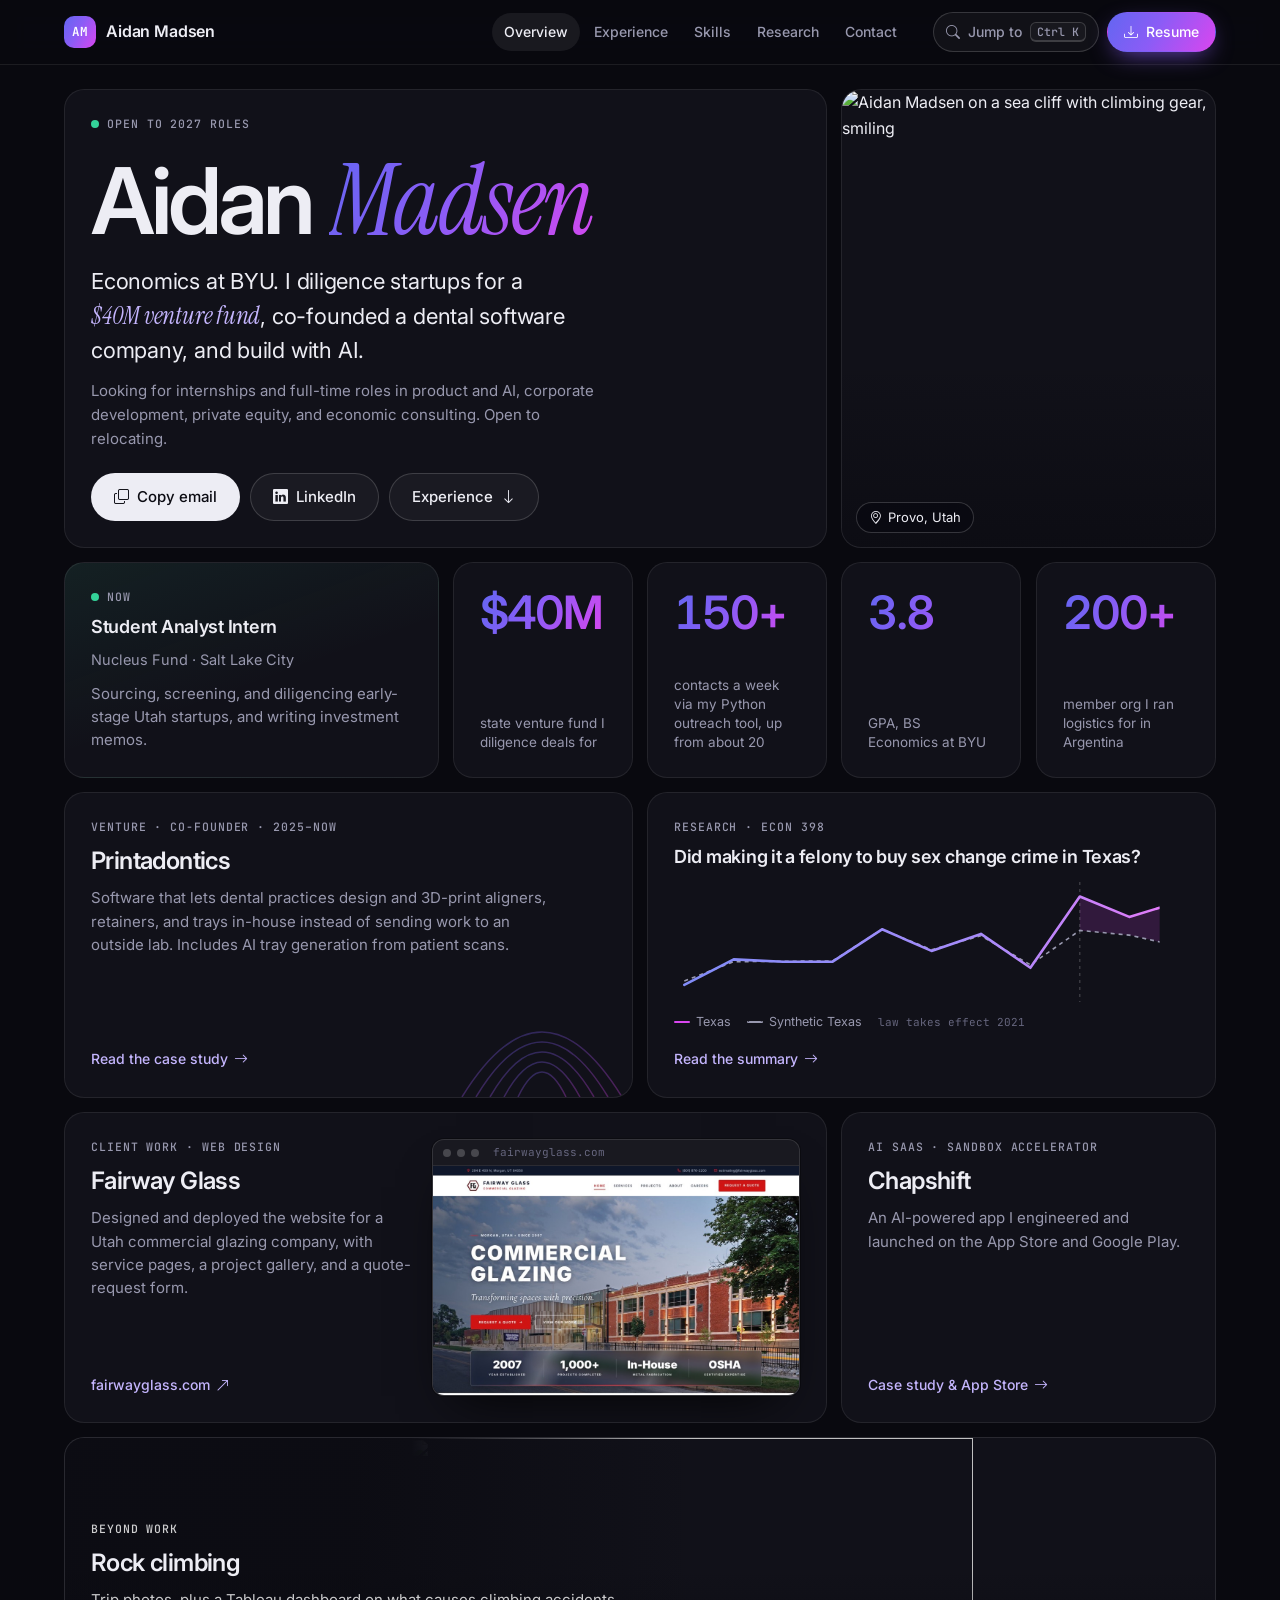
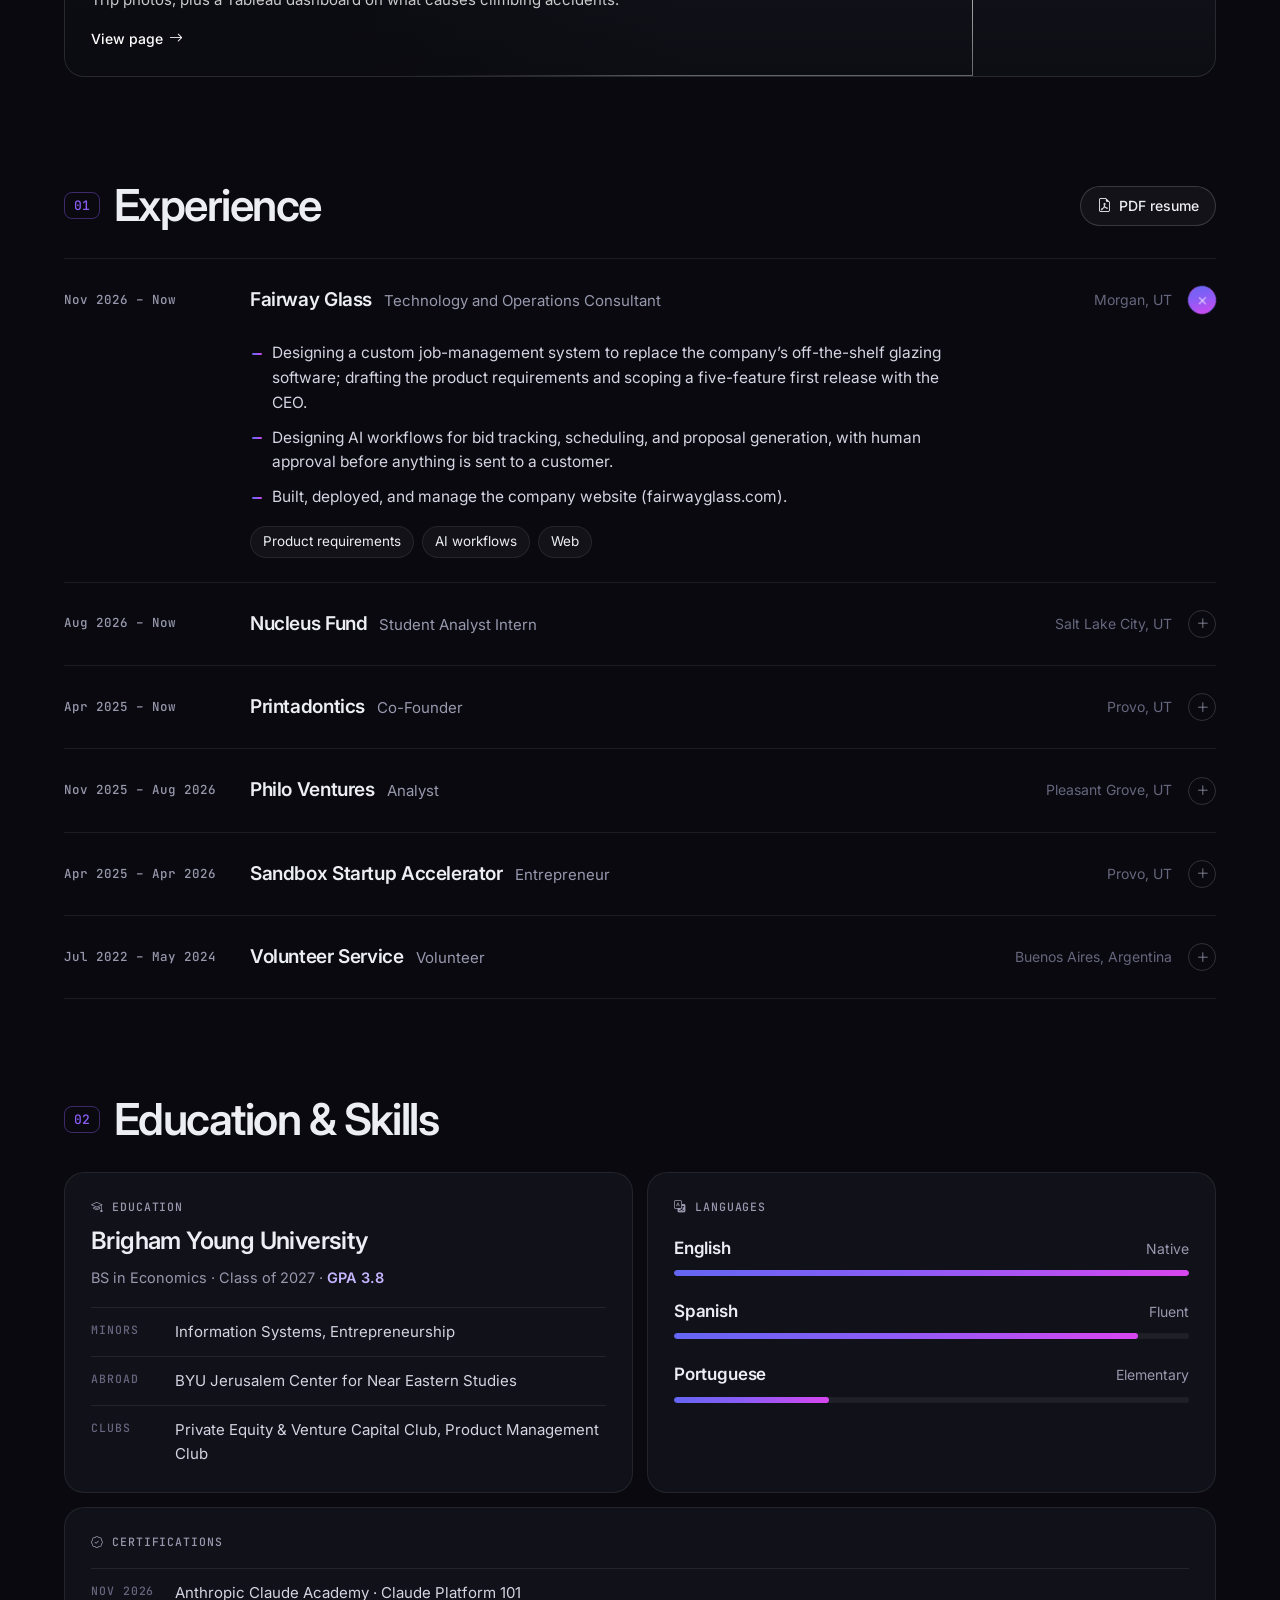
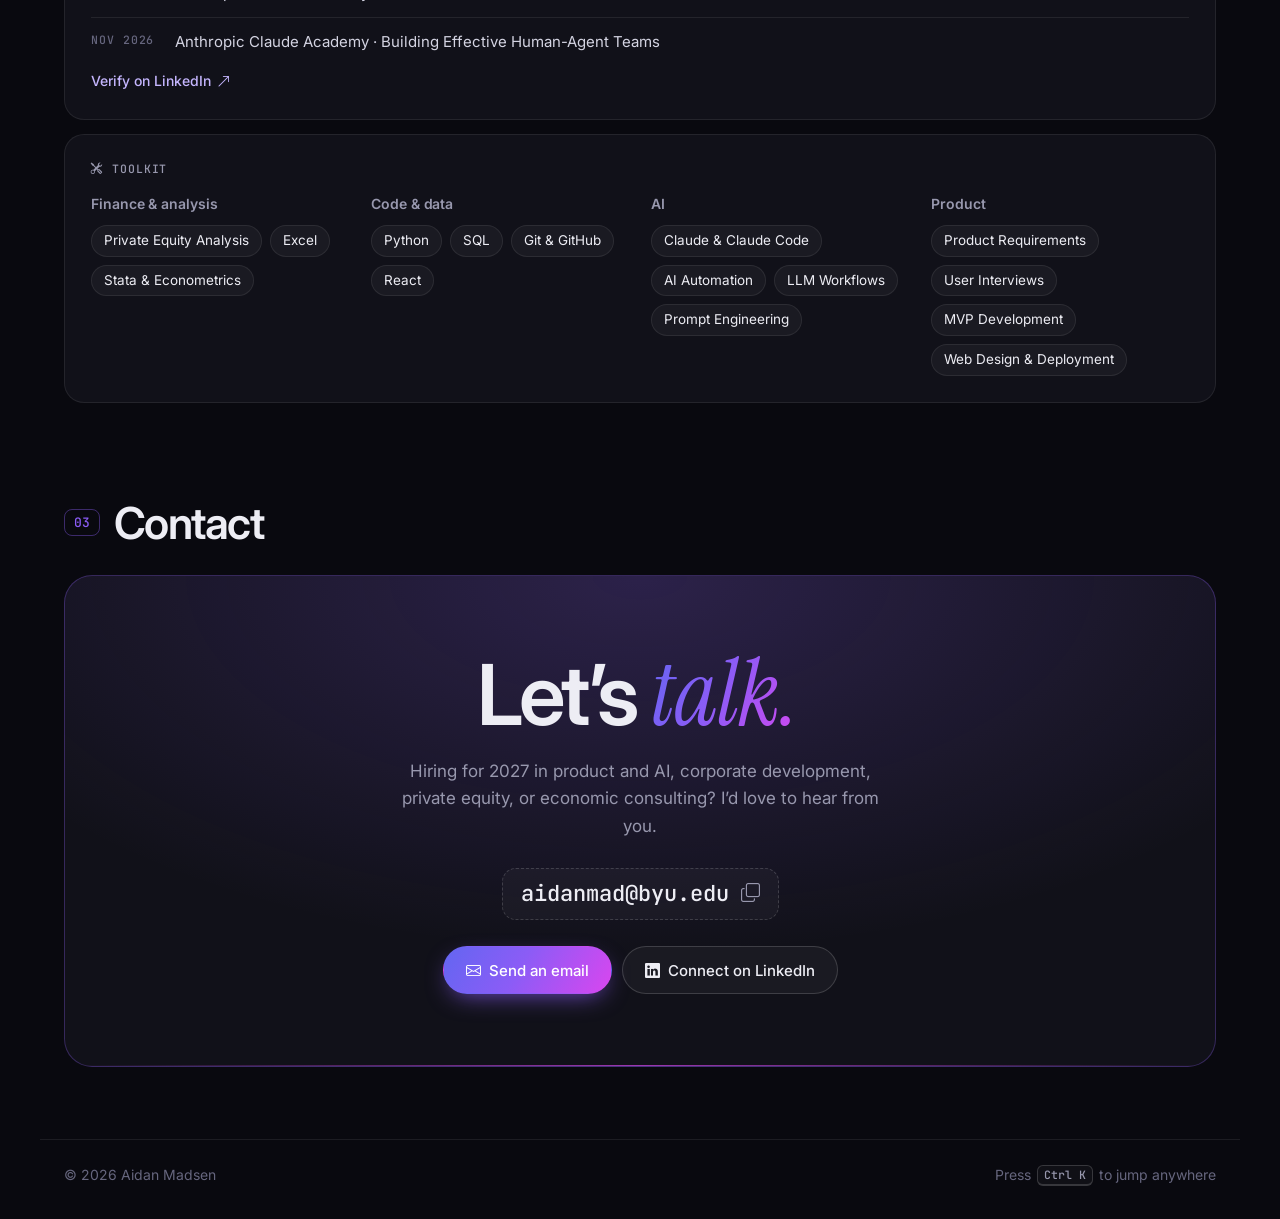
==== commit 6caa9fde: "Replace dead Framer links with Printadontics and Chapshift case-study pages; link Chapshift App Stor" ====
--- a/index.html
+++ b/index.html
@@ -103,7 +103,7 @@
                     <p class="stat-cap">member org I ran logistics for in Argentina</p>
                 </div>
 
-                <a class="tile t-half is-link" href="https://www.printadontics.com/" target="_blank" rel="noopener" style="--i:7">
+                <a class="tile t-half is-link" href="printadontics.html" style="--i:7">
                     <svg class="layers" viewBox="0 0 200 200" aria-hidden="true">
                         <defs><linearGradient id="lg-layers" x1="0" y1="0" x2="1" y2="1"><stop offset="0" stop-color="#6366f1"/><stop offset="1" stop-color="#d946ef"/></linearGradient></defs>
                         <g fill="none" stroke="url(#lg-layers)" stroke-width="1.5">
@@ -114,7 +114,7 @@
                     <p class="label">Venture &middot; Co-founder &middot; 2025&ndash;now</p>
                     <h2 class="tile-title tile-title-lg">Printadontics</h2>
                     <p class="tile-text">Software that lets dental practices design and 3D-print aligners, retainers, and trays in-house instead of sending work to an outside lab. Includes AI tray generation from patient scans.</p>
-                    <span class="tile-link">printadontics.com <i class="bi bi-arrow-up-right" aria-hidden="true"></i></span>
+                    <span class="tile-link">Read the case study <i class="bi bi-arrow-right" aria-hidden="true"></i></span>
                 </a>
 
                 <a class="tile t-half is-link" href="research.html" style="--i:8">
@@ -144,11 +144,11 @@
                     </div>
                 </a>
 
-                <a class="tile t-narrow is-link" href="https://chapshift.com" target="_blank" rel="noopener" style="--i:10">
+                <a class="tile t-narrow is-link" href="chapshift.html" style="--i:10">
                     <p class="label">AI SaaS &middot; Sandbox Accelerator</p>
                     <h2 class="tile-title tile-title-lg">Chapshift</h2>
                     <p class="tile-text">An AI-powered app I engineered and launched on the App Store and Google Play.</p>
-                    <span class="tile-link">chapshift.com <i class="bi bi-arrow-up-right" aria-hidden="true"></i></span>
+                    <span class="tile-link">Case study &amp; App Store <i class="bi bi-arrow-right" aria-hidden="true"></i></span>
                 </a>
 
                 <a class="tile t-full t-image t-banner is-link" href="scratch.html" style="--i:11">
